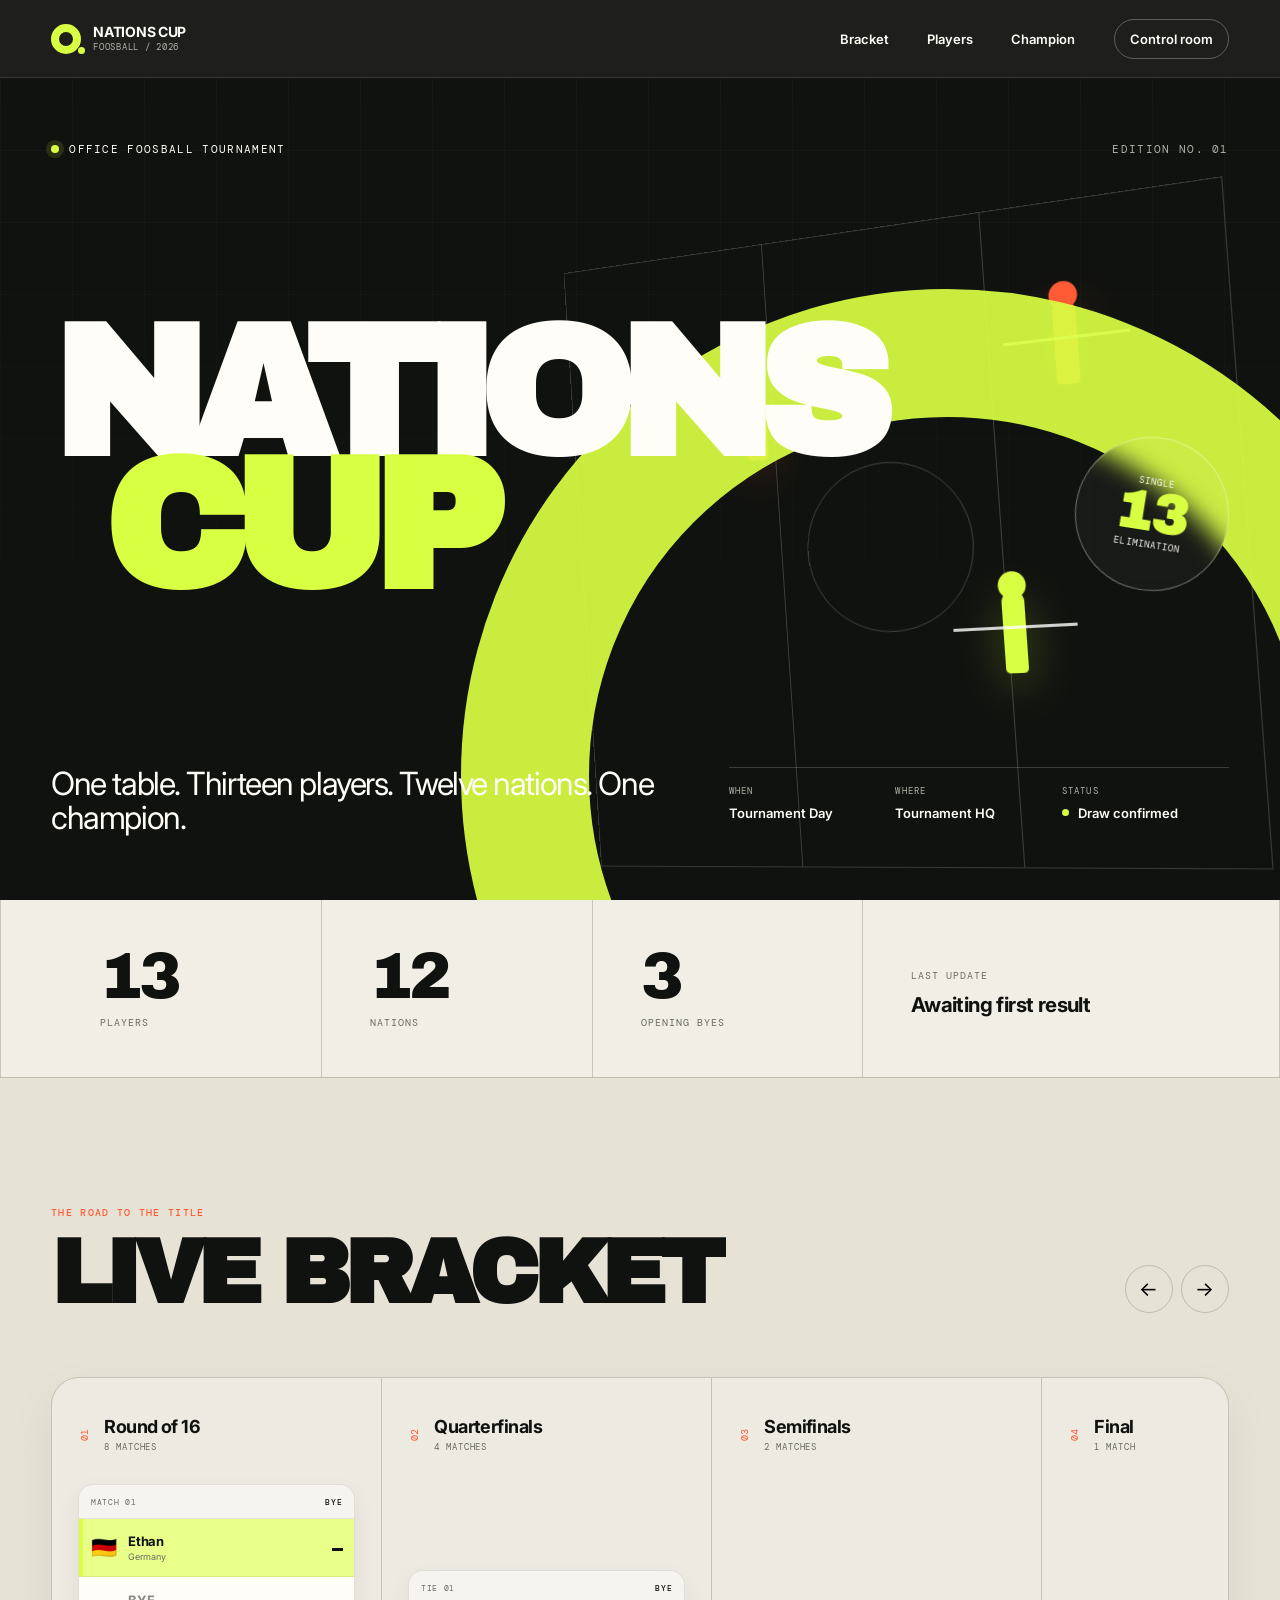
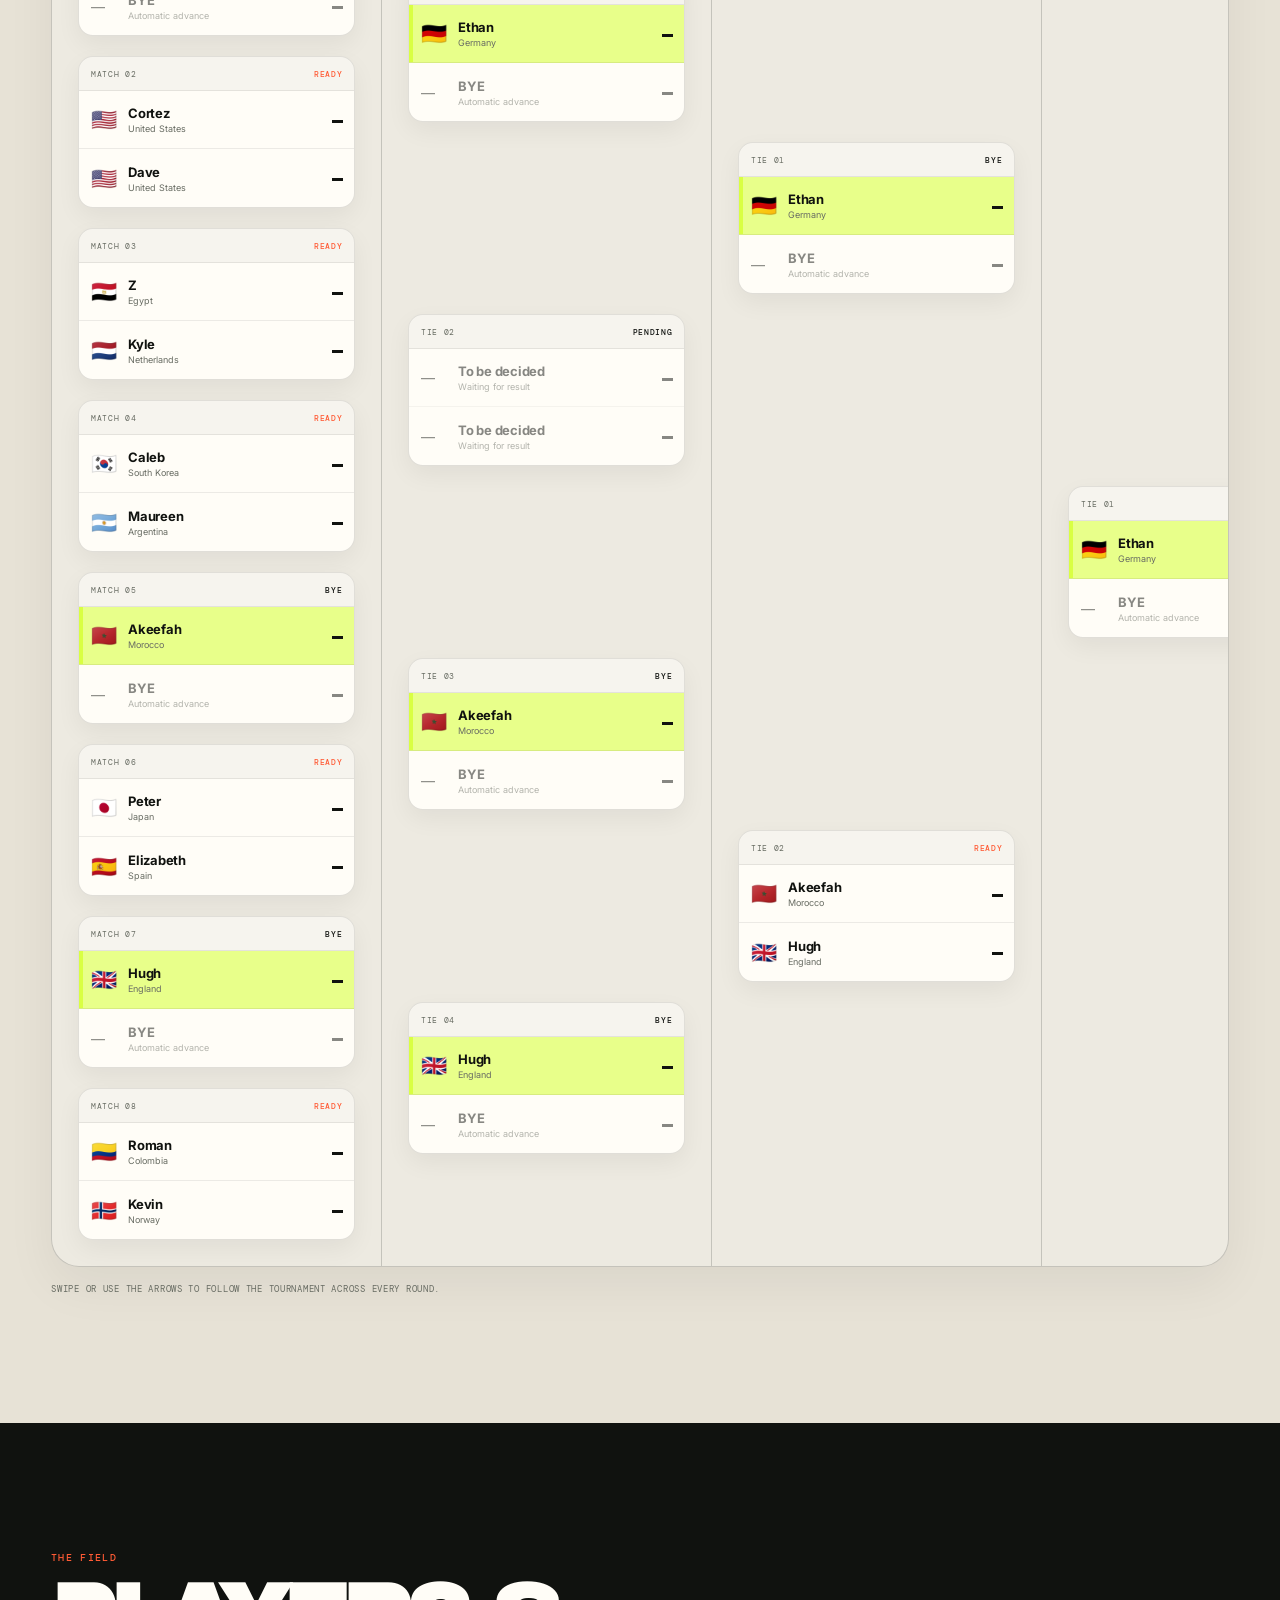
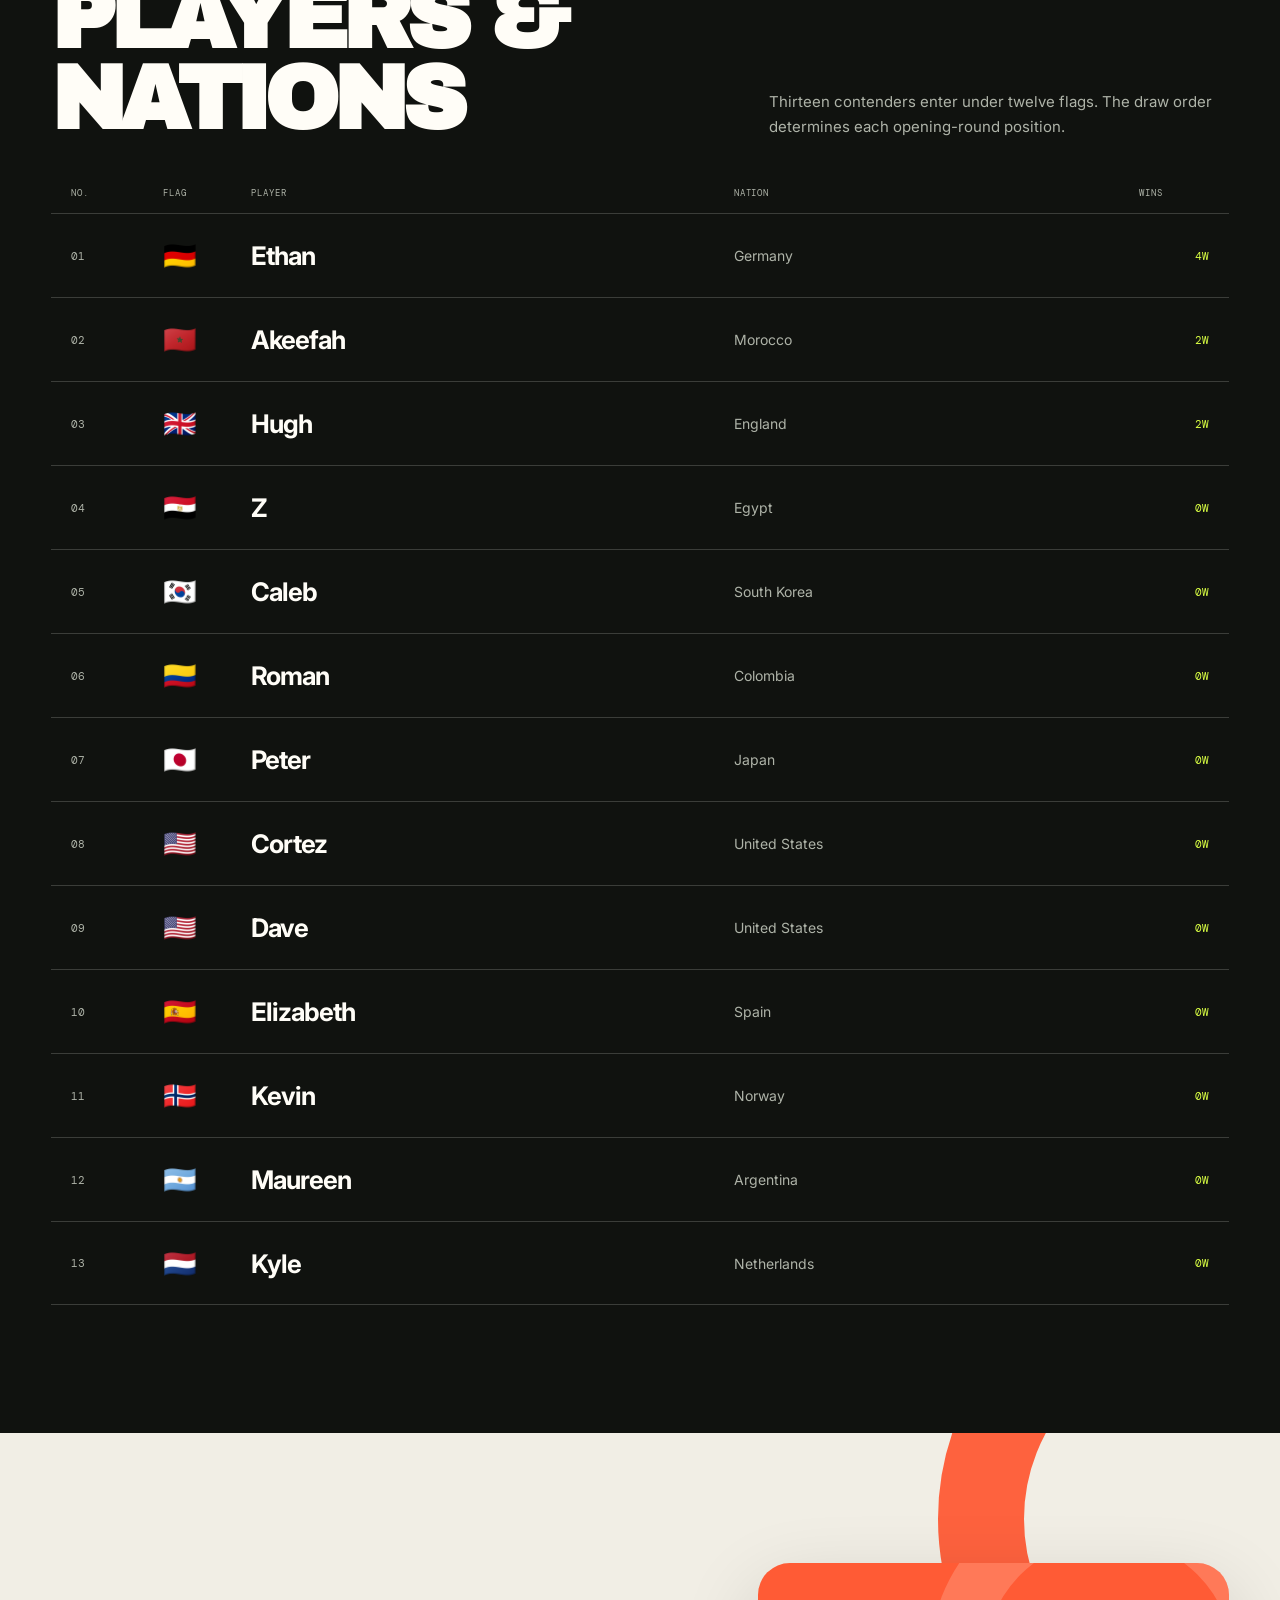
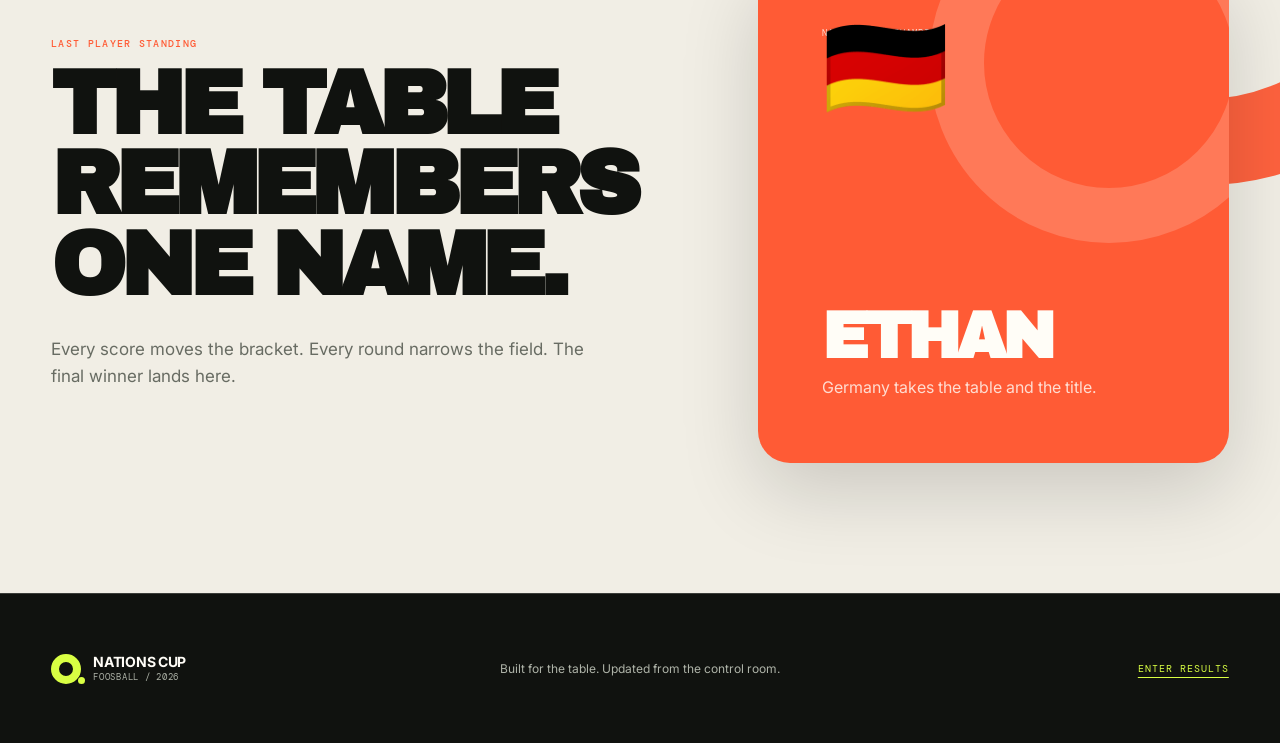
==== index.html @ 2aa9ae90 "Add files via upload" ====
<!doctype html>
<html lang="en">
<head>
  <meta charset="utf-8">
  <meta name="viewport" content="width=device-width, initial-scale=1">
  <meta name="theme-color" content="#10120f">
  <meta name="description" content="Live results and bracket for the Nations Cup foosball tournament.">
  <meta http-equiv="Cache-Control" content="no-cache, no-store, must-revalidate">
  <title>Nations Cup — Foosball Tournament</title>
  <link rel="preconnect" href="https://fonts.googleapis.com">
  <link rel="preconnect" href="https://fonts.gstatic.com" crossorigin>
  <link href="https://fonts.googleapis.com/css2?family=Archivo+Black&family=DM+Mono:wght@400;500&family=Inter:wght@400;500;600;700&display=swap" rel="stylesheet">
  <link rel="stylesheet" href="assets/css/styles.css">
</head>
<body>
  <a class="skip-link" href="#main">Skip to tournament</a>

  <header class="site-header">
    <a class="brand" href="#top" aria-label="Nations Cup home">
      <span class="brand__ball" aria-hidden="true"></span>
      <span><strong data-title>Nations Cup</strong><small>Foosball / 2026</small></span>
    </a>
    <button class="menu-toggle" type="button" aria-expanded="false" aria-controls="site-navigation" data-menu-toggle>
      <span></span><span></span><span></span><span class="sr-only">Open menu</span>
    </button>
    <nav class="site-nav" id="site-navigation" data-navigation>
      <a href="#bracket">Bracket</a>
      <a href="#players">Players</a>
      <a href="#champion">Champion</a>
      <a class="site-nav__admin" href="admin.html">Control room</a>
    </nav>
  </header>

  <main id="main">
    <section class="hero" id="top">
      <div class="hero__court" aria-hidden="true">
        <span class="hero__court-line hero__court-line--one"></span>
        <span class="hero__court-line hero__court-line--two"></span>
        <span class="hero__court-circle"></span>
        <span class="hero__player hero__player--one"></span>
        <span class="hero__player hero__player--two"></span>
        <span class="hero__player hero__player--three"></span>
      </div>

      <div class="hero__topline">
        <p class="eyebrow"><span class="eyebrow__dot"></span><span data-eyebrow>Office Foosball Tournament</span></p>
        <p class="hero__edition">Edition No. 01</p>
      </div>

      <div class="hero__title-wrap">
        <h1 data-hero-title><span>Nations</span><span>Cup</span></h1>
        <div class="hero__stamp" aria-label="Single elimination tournament">
          <span>Single</span><strong>13</strong><span>Elimination</span>
        </div>
      </div>

      <div class="hero__footer">
        <p class="hero__intro" data-subtitle>One table. Thirteen players. Twelve nations. One champion.</p>
        <dl class="event-details">
          <div><dt>When</dt><dd data-event-date>Tournament Day</dd></div>
          <div><dt>Where</dt><dd data-event-location>Tournament HQ</dd></div>
          <div><dt>Status</dt><dd><span class="live-pulse"></span><span data-event-status>Draw confirmed</span></dd></div>
        </dl>
      </div>
    </section>

    <section class="tournament-overview" aria-label="Tournament overview">
      <div class="overview-stat"><span data-player-count>13</span><p>Players</p></div>
      <div class="overview-stat"><span data-nation-count>12</span><p>Nations</p></div>
      <div class="overview-stat"><span data-bye-count>3</span><p>Opening byes</p></div>
      <div class="overview-update"><span>Last update</span><strong data-updated>Awaiting first result</strong></div>
    </section>

    <section class="section bracket-section" id="bracket">
      <header class="section-heading">
        <div>
          <p class="section-kicker">The road to the title</p>
          <h2>Live bracket</h2>
        </div>
        <div class="bracket-controls" aria-label="Bracket navigation">
          <button type="button" data-scroll-left aria-label="Scroll bracket left">←</button>
          <button type="button" data-scroll-right aria-label="Scroll bracket right">→</button>
        </div>
      </header>
      <div class="bracket-shell">
        <div class="bracket" data-bracket aria-live="polite"></div>
      </div>
      <p class="bracket-hint">Swipe or use the arrows to follow the tournament across every round.</p>
    </section>

    <section class="section roster-section" id="players">
      <header class="section-heading section-heading--light">
        <div>
          <p class="section-kicker">The field</p>
          <h2>Players & nations</h2>
        </div>
        <p class="section-heading__copy">Thirteen contenders enter under twelve flags. The draw order determines each opening-round position.</p>
      </header>
      <div class="roster-head" aria-hidden="true">
        <span>No.</span><span>Flag</span><span>Player</span><span>Nation</span><span>Wins</span>
      </div>
      <div class="roster" data-player-list></div>
    </section>

    <section class="champion-section" id="champion">
      <div class="champion-section__copy">
        <p class="section-kicker">Last player standing</p>
        <h2>The table remembers one name.</h2>
        <p>Every score moves the bracket. Every round narrows the field. The final winner lands here.</p>
      </div>
      <article class="champion-card" data-champion-card aria-live="polite">
        <span class="champion-card__kicker">The final word</span>
        <div class="champion-card__empty-mark">?</div>
        <h3>Champion pending</h3>
        <p>The title is still on the table.</p>
      </article>
    </section>
  </main>

  <footer class="site-footer">
    <div class="brand brand--footer"><span class="brand__ball"></span><span><strong data-title>Nations Cup</strong><small>Foosball / 2026</small></span></div>
    <p>Built for the table. Updated from the control room.</p>
    <a href="admin.html">Enter results</a>
  </footer>

  <script src="assets/js/tournament.js"></script>
  <script src="assets/js/public.js"></script>
</body>
</html>
---- assets/css/styles.css ----
:root {
  --ink: #10120f;
  --ink-2: #1a1d18;
  --paper: #f1eee5;
  --paper-2: #e7e2d6;
  --white: #fffdf7;
  --acid: #d9ff43;
  --acid-soft: #e8ff8a;
  --orange: #ff5b35;
  --line-dark: rgba(16, 18, 15, 0.18);
  --line-light: rgba(255, 253, 247, 0.18);
  --muted-dark: #686c63;
  --muted-light: #aeb3a8;
  --display: "Archivo Black", Arial Black, sans-serif;
  --body: "Inter", Arial, sans-serif;
  --mono: "DM Mono", monospace;
  --max: 1480px;
  --radius: 22px;
  --shadow: 0 28px 80px rgba(0, 0, 0, 0.16);
}

* { box-sizing: border-box; }
html { scroll-behavior: smooth; }
body {
  margin: 0;
  background: var(--paper);
  color: var(--ink);
  font-family: var(--body);
  -webkit-font-smoothing: antialiased;
  text-rendering: optimizeLegibility;
}
button, input, textarea { font: inherit; }
a { color: inherit; }
img { max-width: 100%; }

.sr-only {
  position: absolute;
  width: 1px;
  height: 1px;
  padding: 0;
  margin: -1px;
  overflow: hidden;
  clip: rect(0, 0, 0, 0);
  white-space: nowrap;
  border: 0;
}

.skip-link {
  position: fixed;
  left: 18px;
  top: 18px;
  z-index: 100;
  padding: 12px 16px;
  background: var(--acid);
  color: var(--ink);
  border-radius: 999px;
  transform: translateY(-160%);
  transition: transform 180ms ease;
}
.skip-link:focus { transform: translateY(0); }

.site-header {
  position: sticky;
  top: 0;
  z-index: 50;
  width: 100%;
  min-height: 78px;
  padding: 0 clamp(20px, 4vw, 68px);
  display: flex;
  align-items: center;
  justify-content: space-between;
  gap: 32px;
  color: var(--white);
  background: rgba(16, 18, 15, 0.94);
  border-bottom: 1px solid rgba(255, 255, 255, 0.11);
  backdrop-filter: blur(18px);
}

.brand {
  display: inline-flex;
  align-items: center;
  gap: 12px;
  color: inherit;
  text-decoration: none;
  min-width: max-content;
}
.brand__ball {
  width: 30px;
  height: 30px;
  display: inline-block;
  border: 8px solid var(--acid);
  border-radius: 50%;
  position: relative;
}
.brand__ball::after {
  content: "";
  position: absolute;
  width: 7px;
  height: 7px;
  border-radius: 50%;
  background: var(--acid);
  right: -12px;
  bottom: -8px;
}
.brand span:last-child { display: grid; gap: 2px; }
.brand strong {
  font-size: 14px;
  line-height: 1;
  letter-spacing: -0.02em;
  text-transform: uppercase;
}
.brand small {
  color: var(--muted-light);
  font-family: var(--mono);
  font-size: 9px;
  letter-spacing: 0.08em;
  text-transform: uppercase;
}

.site-nav { display: flex; align-items: center; gap: clamp(20px, 3vw, 42px); }
.site-nav a {
  color: var(--white);
  text-decoration: none;
  font-size: 13px;
  font-weight: 600;
  transition: color 180ms ease;
}
.site-nav a:hover { color: var(--acid); }
.site-nav__admin {
  padding: 11px 15px;
  border: 1px solid rgba(255, 255, 255, 0.28);
  border-radius: 999px;
}
.menu-toggle { display: none; }

.hero {
  min-height: calc(100svh - 78px);
  padding: clamp(34px, 5vw, 74px) clamp(20px, 4vw, 68px) clamp(36px, 5vw, 70px);
  color: var(--white);
  background: var(--ink);
  position: relative;
  isolation: isolate;
  overflow: hidden;
  display: flex;
  flex-direction: column;
  justify-content: space-between;
}
.hero::before {
  content: "";
  position: absolute;
  inset: 0;
  z-index: -2;
  opacity: 0.16;
  background-image: linear-gradient(rgba(255,255,255,.16) 1px, transparent 1px), linear-gradient(90deg, rgba(255,255,255,.16) 1px, transparent 1px);
  background-size: 72px 72px;
  mask-image: linear-gradient(to bottom, black, transparent 88%);
}
.hero::after {
  content: "";
  position: absolute;
  z-index: -1;
  inset: auto -12% -44% 36%;
  aspect-ratio: 1;
  border: clamp(60px, 10vw, 130px) solid var(--acid);
  border-radius: 50%;
  opacity: 0.92;
}
.hero__court {
  position: absolute;
  z-index: -1;
  inset: 18% 4% 4% 43%;
  border: 1px solid rgba(255,255,255,.17);
  transform: perspective(900px) rotateY(-12deg) rotateZ(-4deg);
  transform-origin: center;
}
.hero__court-line {
  position: absolute;
  top: 0;
  bottom: 0;
  width: 1px;
  background: rgba(255,255,255,.19);
}
.hero__court-line--one { left: 33.33%; }
.hero__court-line--two { right: 33.33%; }
.hero__court-circle {
  position: absolute;
  width: 170px;
  aspect-ratio: 1;
  border: 1px solid rgba(255,255,255,.2);
  border-radius: 50%;
  top: 50%;
  left: 50%;
  transform: translate(-50%, -50%);
}
.hero__player {
  position: absolute;
  width: 22px;
  height: 80px;
  background: var(--orange);
  border-radius: 12px 12px 5px 5px;
  box-shadow: 0 10px 40px rgba(255,91,53,.34);
}
.hero__player::before {
  content: "";
  position: absolute;
  width: 27px;
  aspect-ratio: 1;
  border-radius: 50%;
  background: var(--orange);
  left: 50%;
  top: -19px;
  transform: translateX(-50%);
}
.hero__player::after {
  content: "";
  position: absolute;
  width: 120px;
  height: 3px;
  background: rgba(255,255,255,.8);
  top: 34px;
  left: 50%;
  transform: translateX(-50%);
}
.hero__player--one { left: 29%; top: 22%; }
.hero__player--two { left: 66%; top: 58%; background: var(--acid); box-shadow: 0 10px 40px rgba(217,255,67,.28); }
.hero__player--two::before { background: var(--acid); }
.hero__player--three { left: 76%; top: 15%; }

.hero__topline,
.hero__footer {
  display: flex;
  align-items: flex-start;
  justify-content: space-between;
  gap: 32px;
}
.eyebrow {
  margin: 0;
  display: inline-flex;
  align-items: center;
  gap: 10px;
  font-family: var(--mono);
  font-size: 11px;
  letter-spacing: 0.12em;
  text-transform: uppercase;
}
.eyebrow__dot,
.live-pulse {
  width: 8px;
  height: 8px;
  display: inline-block;
  border-radius: 50%;
  background: var(--acid);
  box-shadow: 0 0 0 5px rgba(217,255,67,.12);
}
.hero__edition {
  margin: 0;
  color: var(--muted-light);
  font-family: var(--mono);
  font-size: 11px;
  letter-spacing: 0.12em;
  text-transform: uppercase;
}
.hero__title-wrap {
  width: 100%;
  display: flex;
  align-items: flex-end;
  gap: clamp(22px, 5vw, 80px);
  margin: clamp(40px, 7vh, 80px) 0;
}
.hero h1 {
  margin: 0;
  flex: 1;
  font-family: var(--display);
  font-size: clamp(82px, 14.5vw, 218px);
  line-height: 0.72;
  letter-spacing: -0.085em;
  text-transform: uppercase;
}
.hero h1 span { display: block; }
.hero h1 span:last-child {
  color: var(--acid);
  margin-left: 0.28em;
}
.hero__stamp {
  width: clamp(116px, 12vw, 170px);
  aspect-ratio: 1;
  flex: 0 0 auto;
  margin-bottom: 4px;
  border: 1px solid rgba(255,255,255,.38);
  border-radius: 50%;
  display: flex;
  flex-direction: column;
  align-items: center;
  justify-content: center;
  transform: rotate(9deg);
  background: rgba(255,255,255,.03);
  backdrop-filter: blur(12px);
}
.hero__stamp span {
  font-family: var(--mono);
  font-size: clamp(7px, .7vw, 10px);
  letter-spacing: 0.12em;
  text-transform: uppercase;
}
.hero__stamp strong {
  color: var(--acid);
  font-family: var(--display);
  font-size: clamp(40px, 4.2vw, 64px);
  line-height: 0.95;
}
.hero__intro {
  max-width: 620px;
  margin: 0;
  font-size: clamp(20px, 2.5vw, 38px);
  line-height: 1.08;
  letter-spacing: -0.045em;
}
.event-details {
  margin: 0;
  min-width: min(500px, 44vw);
  display: grid;
  grid-template-columns: repeat(3, 1fr);
  border-top: 1px solid var(--line-light);
}
.event-details div { padding: 17px 16px 0 0; }
.event-details dt {
  margin-bottom: 8px;
  color: var(--muted-light);
  font-family: var(--mono);
  font-size: 9px;
  letter-spacing: .12em;
  text-transform: uppercase;
}
.event-details dd {
  margin: 0;
  display: flex;
  align-items: center;
  gap: 9px;
  font-size: 13px;
  font-weight: 600;
}
.live-pulse { width: 7px; height: 7px; box-shadow: none; animation: pulse 1.8s infinite; }
@keyframes pulse { 0%,100%{opacity:1;transform:scale(1)} 50%{opacity:.55;transform:scale(.75)} }

.tournament-overview {
  max-width: var(--max);
  margin: 0 auto;
  min-height: 160px;
  padding: 0 clamp(20px, 4vw, 68px);
  display: grid;
  grid-template-columns: repeat(3, minmax(120px, 1fr)) minmax(260px, 1.35fr);
  align-items: stretch;
  border-left: 1px solid var(--line-dark);
  border-right: 1px solid var(--line-dark);
}
.overview-stat,
.overview-update {
  padding: clamp(28px, 4vw, 48px);
  border-right: 1px solid var(--line-dark);
  display: flex;
  flex-direction: column;
  justify-content: center;
}
.overview-stat span {
  font-family: var(--display);
  font-size: clamp(44px, 5vw, 72px);
  line-height: .9;
  letter-spacing: -0.07em;
}
.overview-stat p,
.overview-update span {
  margin: 10px 0 0;
  color: var(--muted-dark);
  font-family: var(--mono);
  font-size: 10px;
  letter-spacing: .1em;
  text-transform: uppercase;
}
.overview-update { border-right: 0; }
.overview-update strong {
  margin-top: 10px;
  font-size: clamp(18px, 1.6vw, 24px);
  letter-spacing: -.03em;
}

.section {
  padding: clamp(76px, 10vw, 150px) clamp(20px, 4vw, 68px);
}
.section-heading {
  max-width: var(--max);
  margin: 0 auto clamp(38px, 5vw, 66px);
  display: flex;
  align-items: flex-end;
  justify-content: space-between;
  gap: 34px;
}
.section-kicker {
  margin: 0 0 14px;
  color: var(--orange);
  font-family: var(--mono);
  font-size: 10px;
  font-weight: 500;
  letter-spacing: .13em;
  text-transform: uppercase;
}
.section-heading h2,
.champion-section h2 {
  margin: 0;
  font-family: var(--display);
  font-size: clamp(50px, 7vw, 104px);
  line-height: .9;
  letter-spacing: -0.07em;
  text-transform: uppercase;
}
.section-heading__copy {
  max-width: 460px;
  margin: 0;
  color: var(--muted-light);
  font-size: 15px;
  line-height: 1.65;
}
.bracket-section { background: var(--paper-2); border-top: 1px solid var(--line-dark); }
.bracket-controls { display: flex; gap: 8px; }
.bracket-controls button {
  width: 48px;
  height: 48px;
  border: 1px solid var(--line-dark);
  background: transparent;
  border-radius: 50%;
  cursor: pointer;
  font-size: 20px;
  transition: background 180ms ease, color 180ms ease, transform 180ms ease;
}
.bracket-controls button:hover { background: var(--ink); color: var(--white); transform: translateY(-2px); }
.bracket-shell {
  max-width: var(--max);
  margin: 0 auto;
  border: 1px solid var(--line-dark);
  border-radius: 28px;
  background: rgba(255,255,255,.28);
  overflow: hidden;
  box-shadow: 0 18px 50px rgba(16,18,15,.06);
}
.bracket {
  width: 100%;
  min-height: 820px;
  overflow-x: auto;
  display: flex;
  align-items: stretch;
  scroll-snap-type: x proximity;
  scrollbar-width: thin;
  scrollbar-color: var(--ink) transparent;
}
.bracket::-webkit-scrollbar { height: 8px; }
.bracket::-webkit-scrollbar-thumb { background: var(--ink); border-radius: 999px; }
.bracket-round {
  flex: 1 0 330px;
  min-width: 330px;
  padding: 26px;
  display: flex;
  flex-direction: column;
  border-right: 1px solid var(--line-dark);
  scroll-snap-align: start;
}
.bracket-round:last-child { border-right: 0; }
.bracket-round__header {
  min-height: 60px;
  display: flex;
  align-items: center;
  gap: 14px;
  margin-bottom: 20px;
}
.bracket-round__number {
  color: var(--orange);
  font-family: var(--mono);
  font-size: 10px;
  transform: rotate(-90deg);
}
.bracket-round__header h3 {
  margin: 0 0 4px;
  font-size: 18px;
  letter-spacing: -0.03em;
}
.bracket-round__header p {
  margin: 0;
  color: var(--muted-dark);
  font-family: var(--mono);
  font-size: 9px;
  letter-spacing: .1em;
  text-transform: uppercase;
}
.bracket-round__matches {
  flex: 1;
  display: flex;
  flex-direction: column;
  justify-content: space-around;
  gap: 20px;
}
.match-card {
  position: relative;
  background: var(--white);
  border: 1px solid rgba(16,18,15,.13);
  border-radius: 15px;
  overflow: hidden;
  box-shadow: 0 9px 24px rgba(16,18,15,.055);
  transition: transform 180ms ease, box-shadow 180ms ease;
}
.match-card:hover { transform: translateY(-2px); box-shadow: 0 14px 32px rgba(16,18,15,.09); }
.match-card::after {
  content: "";
  position: absolute;
  width: 27px;
  height: 1px;
  top: 50%;
  right: -27px;
  background: var(--line-dark);
}
.bracket-round:last-child .match-card::after { display: none; }
.match-card__meta {
  min-height: 34px;
  padding: 0 12px;
  display: flex;
  align-items: center;
  justify-content: space-between;
  background: rgba(16,18,15,.035);
  border-bottom: 1px solid rgba(16,18,15,.08);
  color: var(--muted-dark);
  font-family: var(--mono);
  font-size: 8px;
  letter-spacing: .08em;
  text-transform: uppercase;
}
.match-state { color: var(--ink); font-weight: 500; }
.match-card--complete .match-state { color: #356b19; }
.match-card--ready .match-state { color: var(--orange); }
.match-player {
  min-height: 58px;
  padding: 10px 12px;
  display: grid;
  grid-template-columns: 28px minmax(0,1fr) 32px;
  align-items: center;
  gap: 9px;
  border-bottom: 1px solid rgba(16,18,15,.08);
  position: relative;
}
.match-player:last-child { border-bottom: 0; }
.match-player.is-winner { background: var(--acid-soft); }
.match-player.is-winner::before {
  content: "";
  position: absolute;
  left: 0;
  top: 0;
  bottom: 0;
  width: 4px;
  background: var(--acid);
}
.match-player__flag { font-size: 21px; filter: saturate(.92); }
.match-player__identity { min-width: 0; display: grid; gap: 2px; }
.match-player__name {
  overflow: hidden;
  text-overflow: ellipsis;
  white-space: nowrap;
  font-size: 13px;
  font-weight: 700;
  letter-spacing: -.02em;
}
.match-player__nation {
  overflow: hidden;
  text-overflow: ellipsis;
  white-space: nowrap;
  color: var(--muted-dark);
  font-size: 9px;
}
.match-player__score {
  justify-self: end;
  font-family: var(--display);
  font-size: 22px;
  letter-spacing: -.05em;
}
.match-player--empty { opacity: .5; }
.match-player--empty .match-player__flag { font-size: 14px; }
.bracket-hint {
  max-width: var(--max);
  margin: 16px auto 0;
  color: var(--muted-dark);
  font-family: var(--mono);
  font-size: 9px;
  letter-spacing: .08em;
  text-transform: uppercase;
}

.roster-section { background: var(--ink); color: var(--white); }
.section-heading--light { margin-bottom: 48px; }
.roster-head,
.roster-row {
  max-width: var(--max);
  margin: 0 auto;
  display: grid;
  grid-template-columns: 74px 70px minmax(170px, 1.2fr) minmax(180px, 1fr) 70px;
  align-items: center;
  gap: 18px;
}
.roster-head {
  padding: 0 20px 14px;
  color: var(--muted-light);
  font-family: var(--mono);
  font-size: 9px;
  letter-spacing: .1em;
  text-transform: uppercase;
}
.roster-row {
  min-height: 84px;
  padding: 12px 20px;
  border-top: 1px solid var(--line-light);
  transition: background 180ms ease, padding-left 180ms ease;
}
.roster-row:last-child { border-bottom: 1px solid var(--line-light); }
.roster-row:hover { background: rgba(255,255,255,.035); padding-left: 28px; }
.roster-row__seed,
.roster-row__wins { color: var(--muted-light); font-family: var(--mono); font-size: 11px; }
.roster-row__flag { font-size: 27px; }
.roster-row__player {
  font-size: clamp(20px, 2vw, 28px);
  font-weight: 700;
  letter-spacing: -.04em;
}
.roster-row__nation { color: var(--muted-light); font-size: 14px; }
.roster-row__wins { justify-self: end; color: var(--acid); }

.champion-section {
  min-height: 760px;
  padding: clamp(80px, 10vw, 150px) clamp(20px, 4vw, 68px);
  display: grid;
  grid-template-columns: minmax(0, .9fr) minmax(420px, .7fr);
  align-items: center;
  gap: clamp(50px, 8vw, 130px);
  position: relative;
  overflow: hidden;
}
.champion-section::before {
  content: "";
  position: absolute;
  width: 360px;
  aspect-ratio: 1;
  border: 86px solid var(--orange);
  border-radius: 50%;
  right: -190px;
  top: -180px;
  opacity: .95;
}
.champion-section__copy { max-width: 840px; }
.champion-section__copy > p:last-child {
  max-width: 560px;
  margin: 30px 0 0;
  color: var(--muted-dark);
  font-size: 17px;
  line-height: 1.6;
}
.champion-card {
  min-height: 500px;
  padding: clamp(34px, 5vw, 64px);
  color: var(--white);
  background: var(--ink);
  border-radius: 32px;
  display: flex;
  flex-direction: column;
  justify-content: flex-end;
  box-shadow: var(--shadow);
  position: relative;
  overflow: hidden;
}
.champion-card::before {
  content: "";
  position: absolute;
  width: 250px;
  aspect-ratio: 1;
  border: 55px solid rgba(217,255,67,.14);
  border-radius: 50%;
  top: -80px;
  right: -60px;
}
.champion-card__kicker {
  position: absolute;
  left: clamp(34px, 5vw, 64px);
  top: clamp(34px, 5vw, 64px);
  color: var(--muted-light);
  font-family: var(--mono);
  font-size: 9px;
  letter-spacing: .11em;
  text-transform: uppercase;
}
.champion-card__empty-mark,
.champion-card__flag {
  margin-bottom: auto;
  font-family: var(--display);
  font-size: clamp(100px, 12vw, 180px);
  line-height: .8;
  color: var(--acid);
}
.champion-card__flag { font-family: sans-serif; font-size: clamp(72px, 8vw, 120px); filter: saturate(.95); }
.champion-card h3 {
  margin: 32px 0 10px;
  font-family: var(--display);
  font-size: clamp(42px, 5vw, 74px);
  line-height: .9;
  letter-spacing: -.06em;
  text-transform: uppercase;
}
.champion-card p { max-width: 380px; margin: 0; color: var(--muted-light); line-height: 1.5; }
.champion-card.has-champion { background: var(--orange); }
.champion-card.has-champion::before { border-color: rgba(255,253,247,.18); }
.champion-card.has-champion .champion-card__kicker,
.champion-card.has-champion p { color: rgba(255,253,247,.8); }

.site-footer {
  min-height: 150px;
  padding: 32px clamp(20px, 4vw, 68px);
  display: grid;
  grid-template-columns: 1fr auto 1fr;
  align-items: center;
  gap: 30px;
  color: var(--white);
  background: var(--ink);
  border-top: 1px solid var(--line-light);
}
.brand--footer { justify-self: start; }
.site-footer p { margin: 0; color: var(--muted-light); font-size: 12px; }
.site-footer > a {
  justify-self: end;
  color: var(--acid);
  font-family: var(--mono);
  font-size: 10px;
  letter-spacing: .1em;
  text-transform: uppercase;
  text-underline-offset: 5px;
}

.button {
  min-height: 46px;
  padding: 0 18px;
  border: 1px solid transparent;
  border-radius: 999px;
  display: inline-flex;
  align-items: center;
  justify-content: center;
  gap: 8px;
  text-decoration: none;
  font-size: 12px;
  font-weight: 700;
  cursor: pointer;
  transition: transform 180ms ease, background 180ms ease, border-color 180ms ease;
}
.button:hover { transform: translateY(-1px); }
.button:disabled { opacity: .6; cursor: not-allowed; transform: none; }
.button--primary { color: var(--ink); background: var(--acid); }
.button--ghost { color: inherit; background: transparent; border-color: rgba(255,255,255,.24); }
.button--danger { color: #fff; background: #b52c22; }
.button--small { min-height: 38px; padding: 0 14px; font-size: 11px; }

@media (max-width: 1050px) {
  .hero__court { left: 35%; }
  .hero__footer { align-items: flex-end; }
  .event-details { min-width: 460px; }
  .tournament-overview { padding: 0; }
  .champion-section { grid-template-columns: 1fr 420px; }
}

@media (max-width: 820px) {
  .site-header { min-height: 70px; }
  .menu-toggle {
    width: 42px;
    height: 42px;
    padding: 10px;
    border: 1px solid rgba(255,255,255,.2);
    border-radius: 50%;
    background: transparent;
    display: grid;
    align-content: center;
    gap: 4px;
  }
  .menu-toggle span:not(.sr-only) { display: block; height: 1px; background: var(--white); }
  .site-nav {
    position: absolute;
    top: 70px;
    left: 0;
    right: 0;
    padding: 20px;
    display: none;
    flex-direction: column;
    align-items: stretch;
    background: var(--ink);
    border-bottom: 1px solid var(--line-light);
  }
  .site-nav.is-open { display: flex; }
  .site-nav a { padding: 14px 0; border-bottom: 1px solid var(--line-light); }
  .site-nav__admin { border: 0; border-radius: 0; }
  .hero { min-height: 850px; }
  .hero__court { inset: 30% -18% 8% 34%; opacity: .75; }
  .hero__title-wrap { display: block; }
  .hero h1 { font-size: clamp(76px, 20vw, 150px); }
  .hero__stamp { position: absolute; right: 6%; top: 30%; }
  .hero__footer { display: grid; gap: 42px; }
  .event-details { min-width: 0; width: 100%; }
  .tournament-overview { grid-template-columns: repeat(3, 1fr); }
  .overview-update { grid-column: 1 / -1; border-top: 1px solid var(--line-dark); }
  .overview-stat { padding: 26px 18px; }
  .section-heading { align-items: flex-start; }
  .section-heading__copy { max-width: 350px; }
  .champion-section { grid-template-columns: 1fr; }
  .champion-card { min-height: 440px; }
  .site-footer { grid-template-columns: 1fr 1fr; }
  .site-footer p { display: none; }
}

@media (max-width: 600px) {
  .site-header { padding: 0 18px; }
  .hero { min-height: 780px; padding-left: 18px; padding-right: 18px; }
  .hero__edition { display: none; }
  .hero h1 { font-size: clamp(70px, 23vw, 118px); line-height: .76; }
  .hero h1 span:last-child { margin-left: .08em; }
  .hero__stamp { width: 105px; top: 28%; }
  .hero__intro { max-width: 90%; font-size: 22px; }
  .event-details { grid-template-columns: 1fr; }
  .event-details div { padding: 13px 0; border-top: 1px solid rgba(255,255,255,.1); }
  .event-details div:first-child { border-top: 0; }
  .tournament-overview { grid-template-columns: repeat(2, 1fr); }
  .overview-stat:nth-child(3) { grid-column: 1 / -1; border-top: 1px solid var(--line-dark); }
  .overview-stat span { font-size: 42px; }
  .section { padding-left: 18px; padding-right: 18px; }
  .section-heading { display: grid; }
  .section-heading h2,
  .champion-section h2 { font-size: 52px; }
  .bracket-controls { justify-self: end; }
  .bracket-round { flex-basis: 292px; min-width: 292px; padding: 20px; }
  .bracket { min-height: 760px; }
  .roster-head { display: none; }
  .roster-row {
    grid-template-columns: 38px 38px 1fr auto;
    gap: 10px;
    padding: 14px 8px;
  }
  .roster-row__nation { grid-column: 3 / 5; margin-top: -8px; font-size: 11px; }
  .roster-row__wins { grid-column: 4; grid-row: 1; }
  .roster-row__player { font-size: 20px; }
  .champion-section { padding-left: 18px; padding-right: 18px; }
  .champion-card { border-radius: 24px; }
  .site-footer { padding-left: 18px; padding-right: 18px; }
}

@media (prefers-reduced-motion: reduce) {
  *, *::before, *::after { scroll-behavior: auto !important; animation-duration: .01ms !important; transition-duration: .01ms !important; }
}
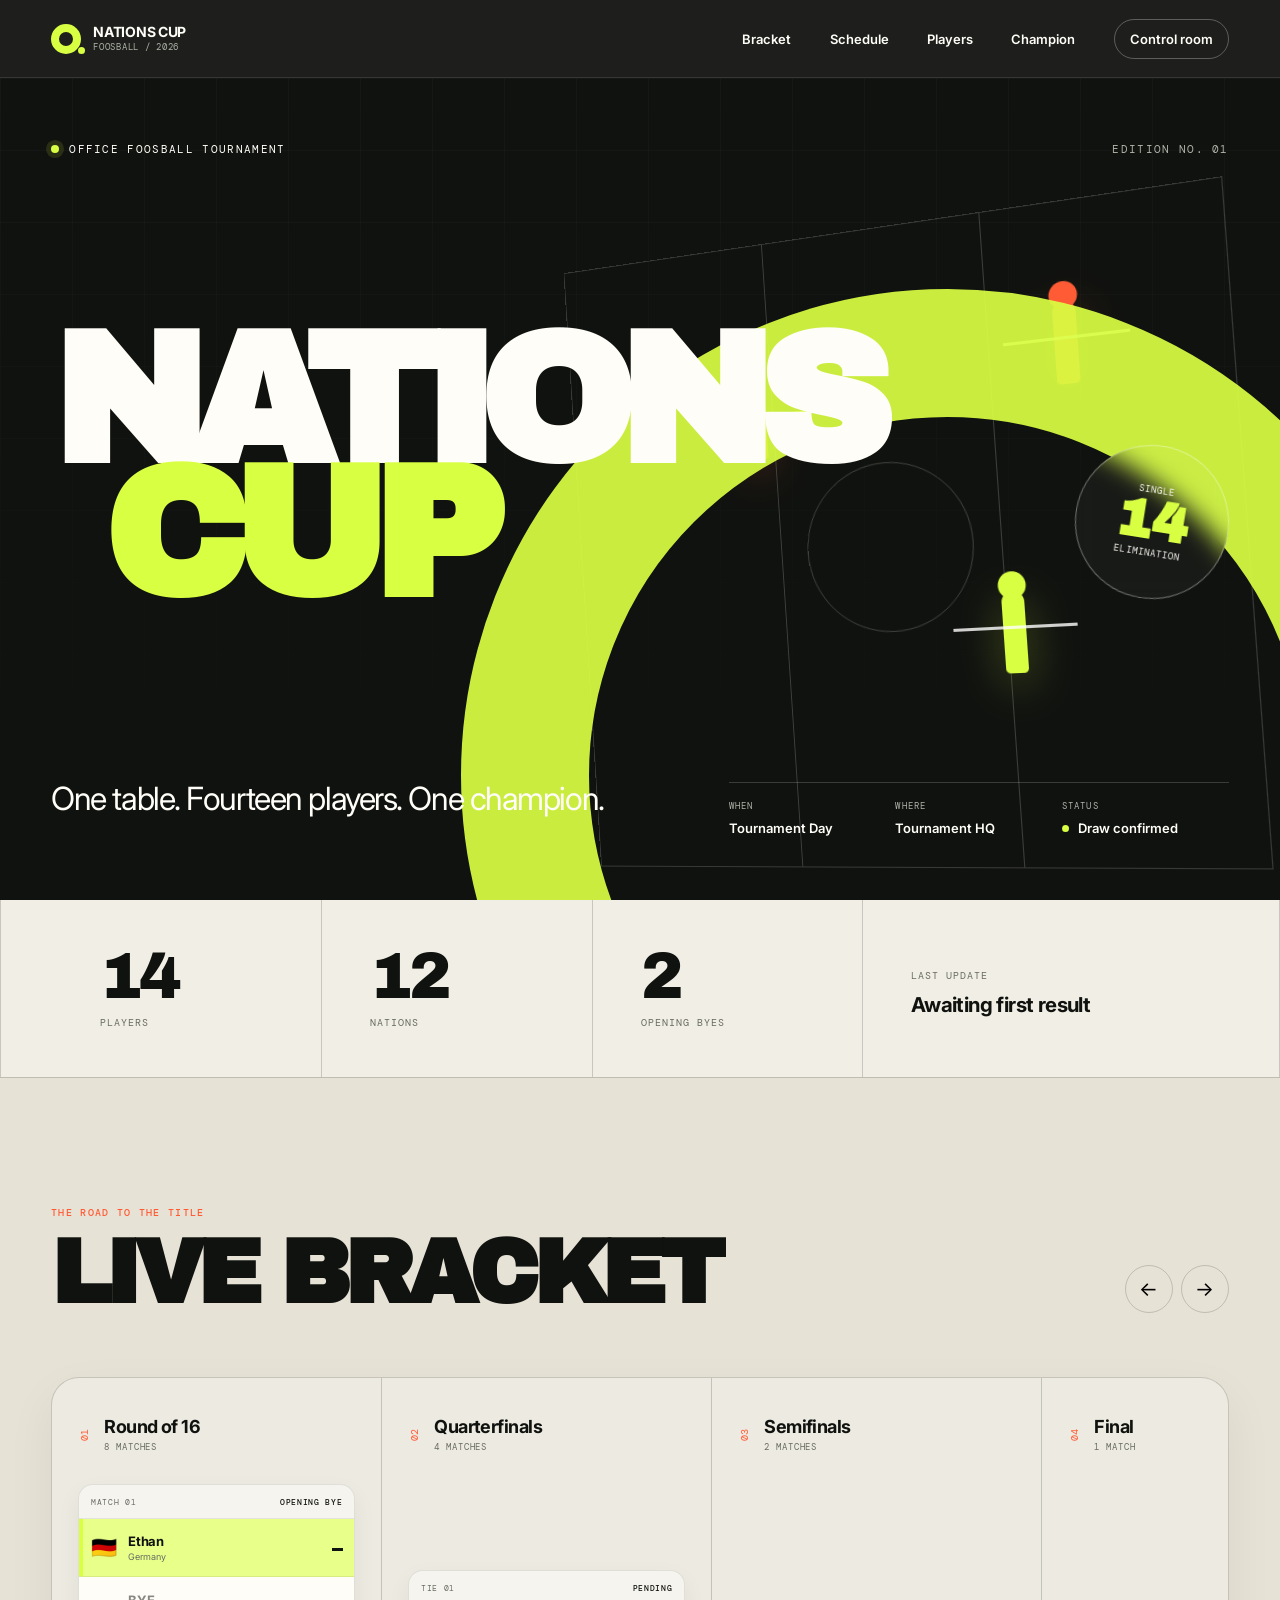
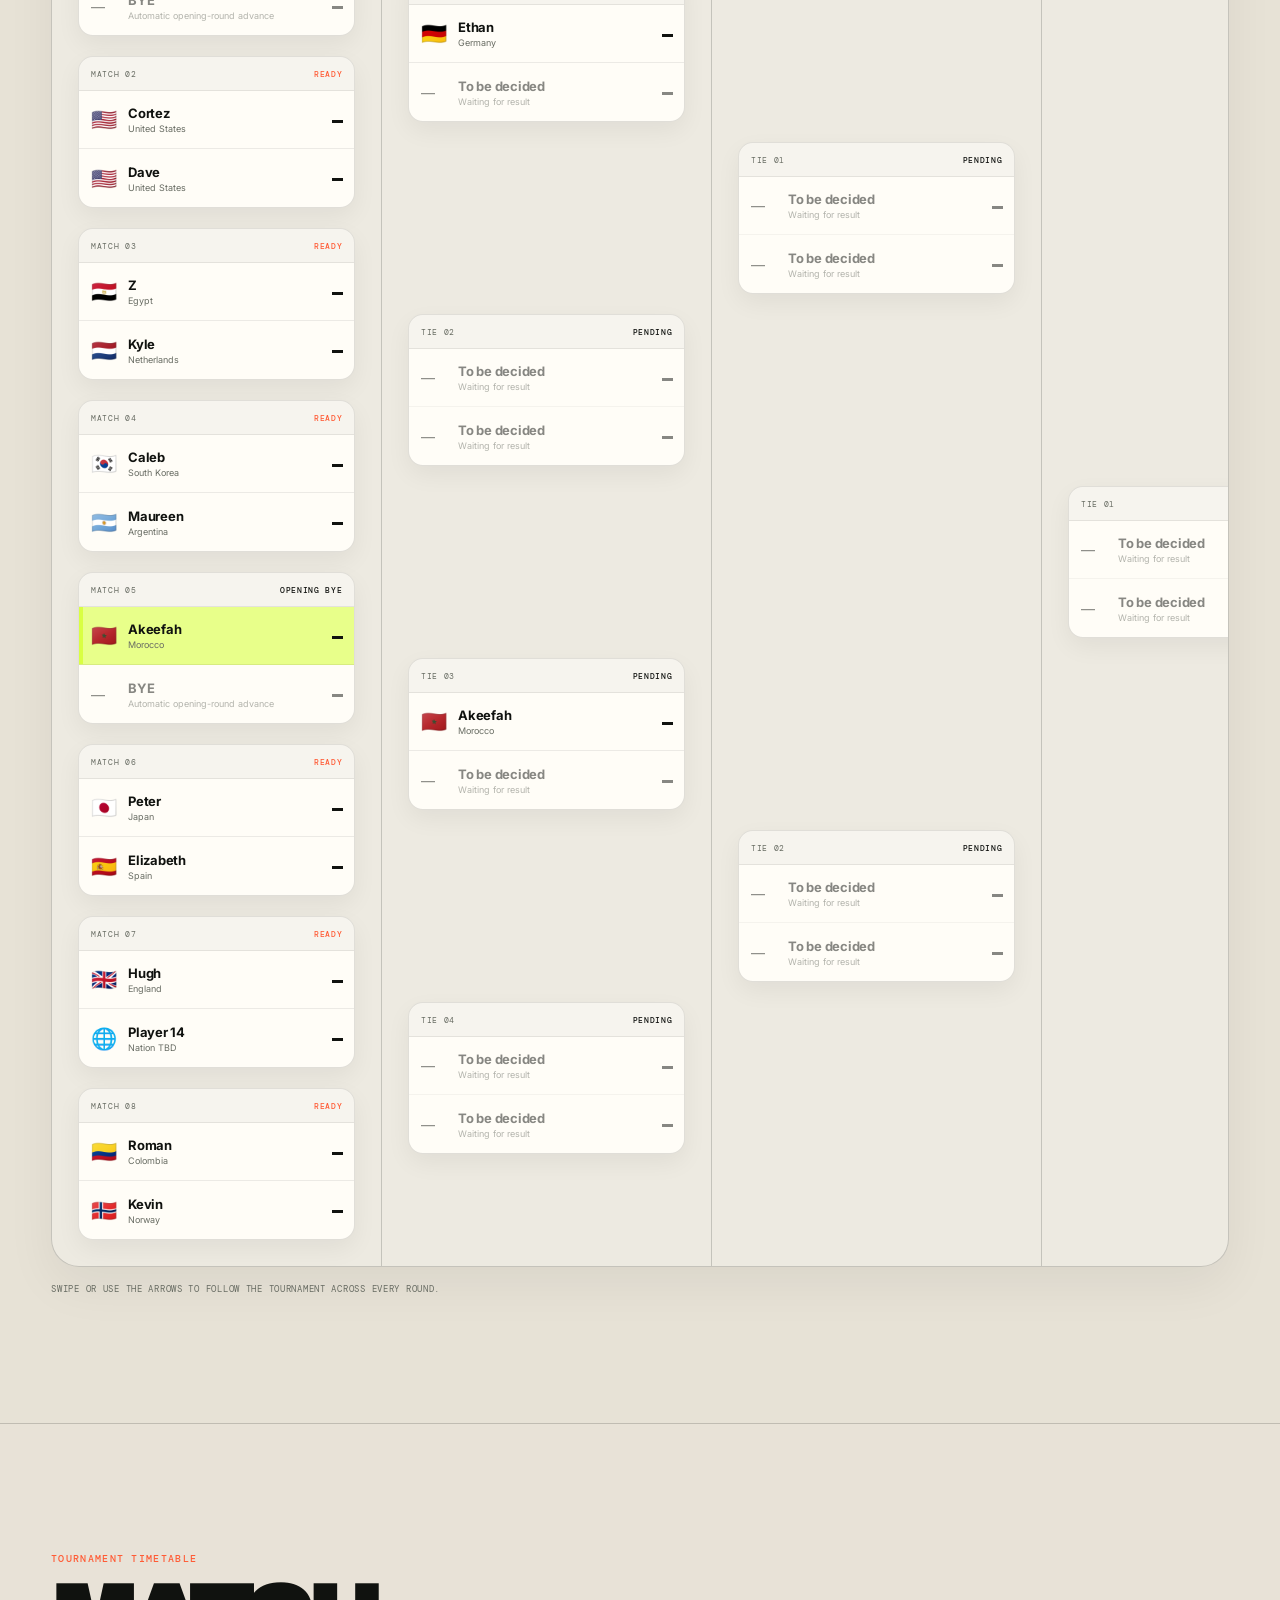
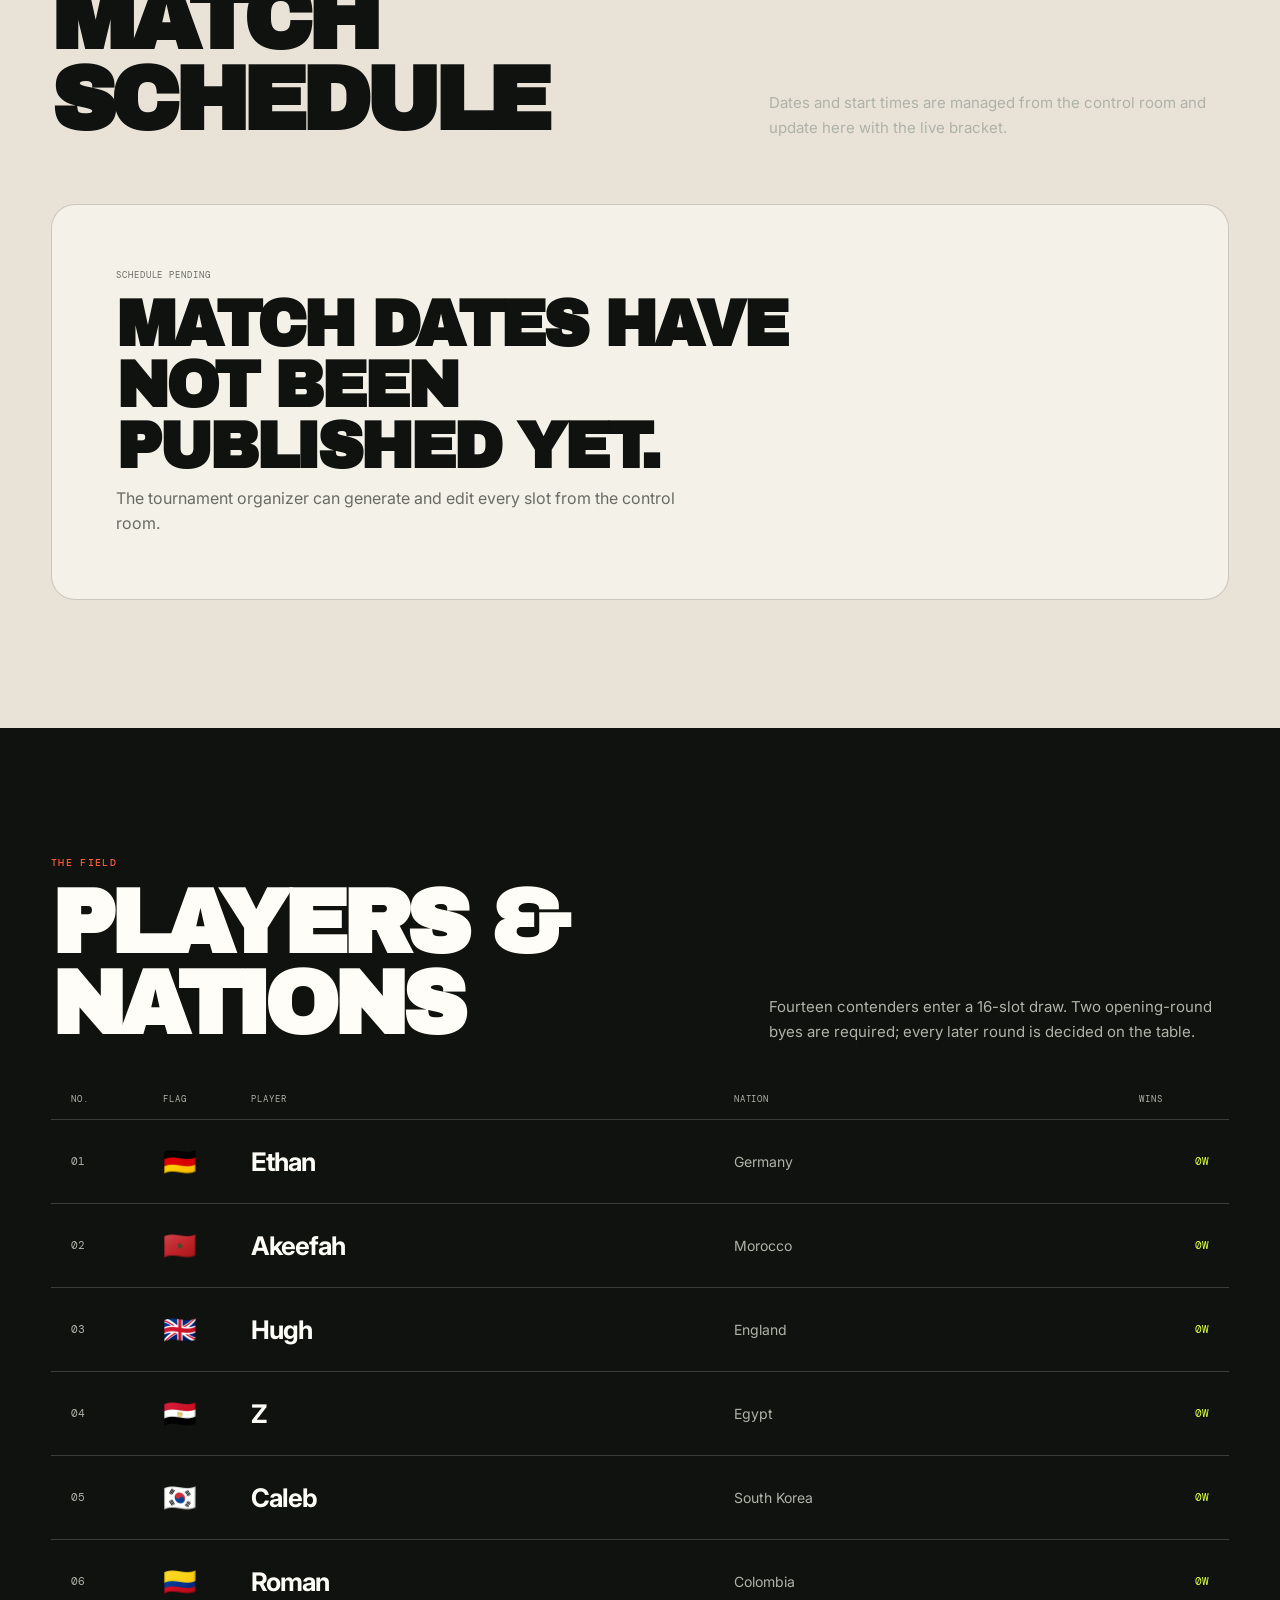
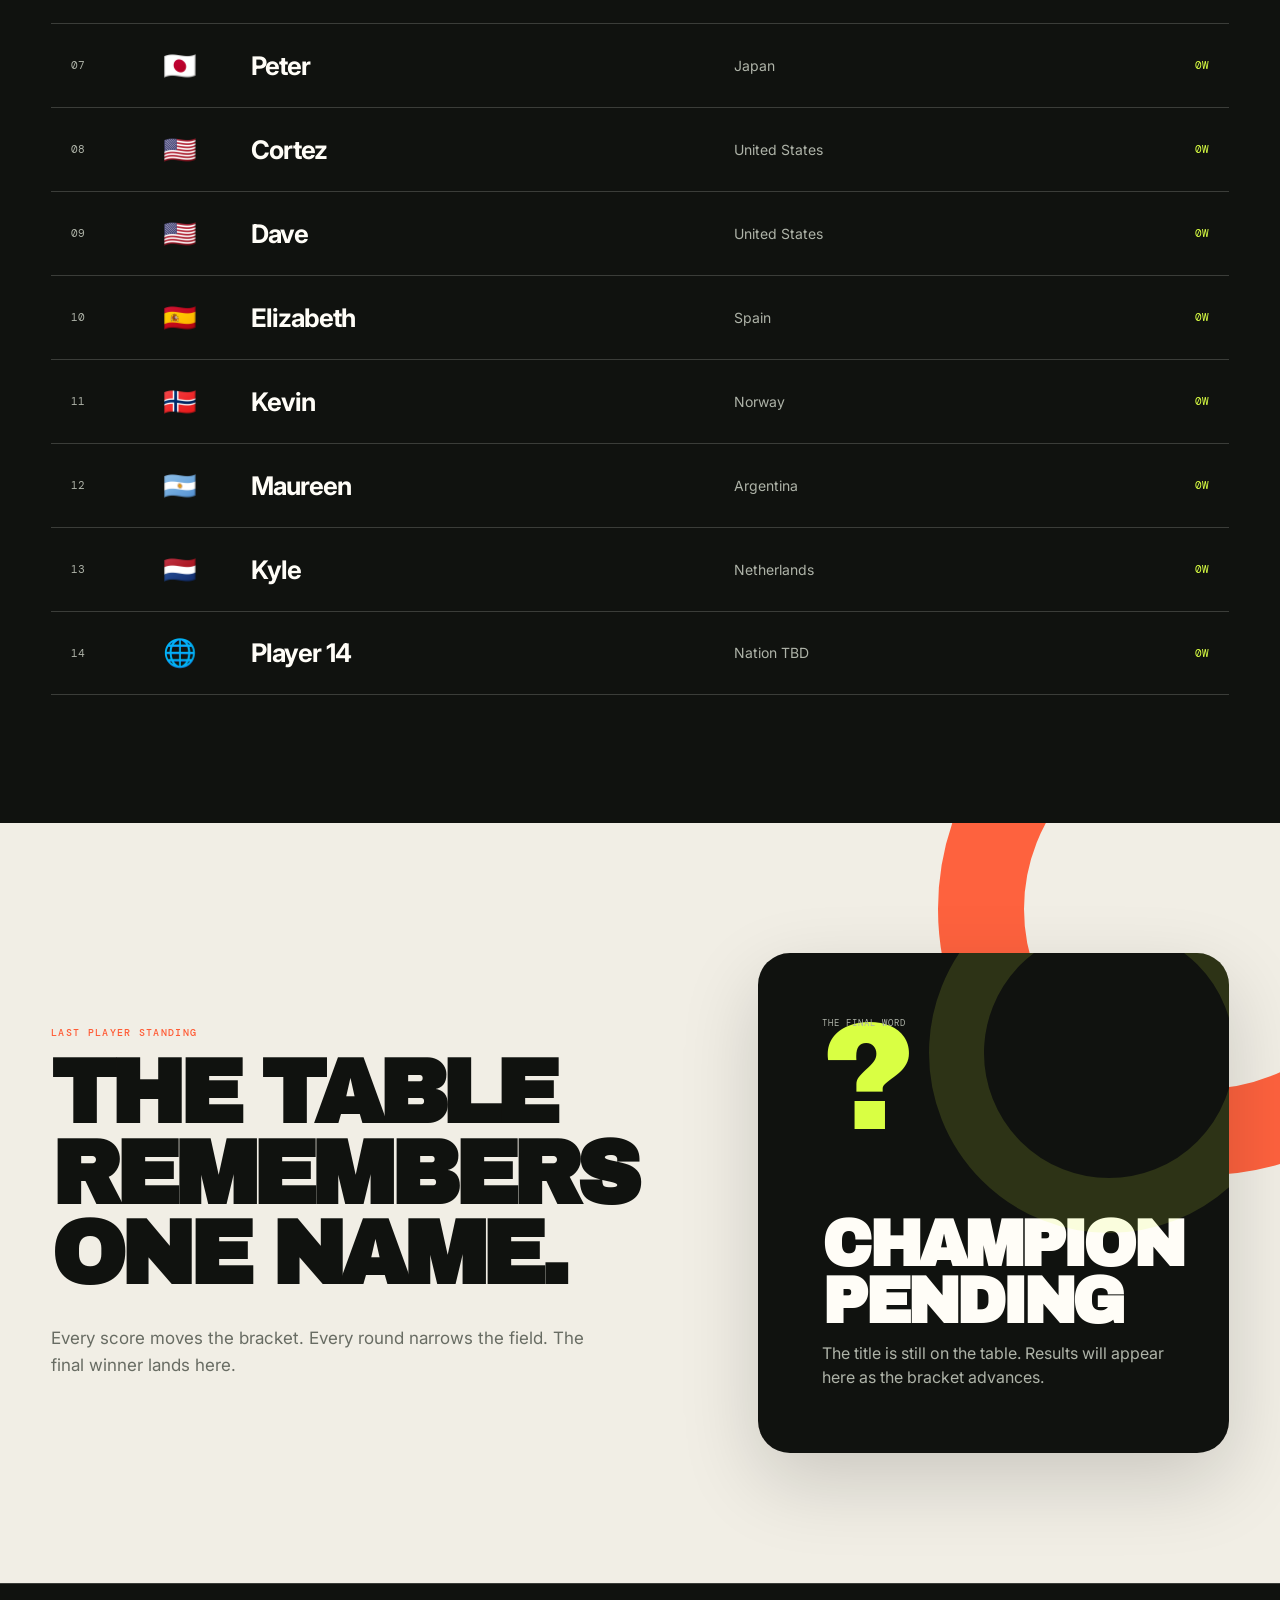
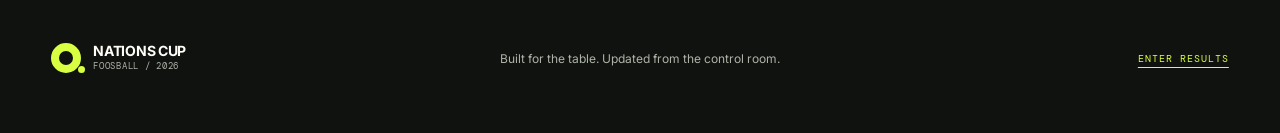
==== commit 72fa023f: "Add files via upload" ====
--- a/index.html
+++ b/index.html
@@ -25,6 +25,7 @@
     </button>
     <nav class="site-nav" id="site-navigation" data-navigation>
       <a href="#bracket">Bracket</a>
+      <a href="#schedule">Schedule</a>
       <a href="#players">Players</a>
       <a href="#champion">Champion</a>
       <a class="site-nav__admin" href="admin.html">Control room</a>
@@ -50,12 +51,12 @@
       <div class="hero__title-wrap">
         <h1 data-hero-title><span>Nations</span><span>Cup</span></h1>
         <div class="hero__stamp" aria-label="Single elimination tournament">
-          <span>Single</span><strong>13</strong><span>Elimination</span>
+          <span>Single</span><strong data-hero-player-count>14</strong><span>Elimination</span>
         </div>
       </div>
 
       <div class="hero__footer">
-        <p class="hero__intro" data-subtitle>One table. Thirteen players. Twelve nations. One champion.</p>
+        <p class="hero__intro" data-subtitle>One table. Fourteen players. One champion.</p>
         <dl class="event-details">
           <div><dt>When</dt><dd data-event-date>Tournament Day</dd></div>
           <div><dt>Where</dt><dd data-event-location>Tournament HQ</dd></div>
@@ -65,9 +66,9 @@
     </section>
 
     <section class="tournament-overview" aria-label="Tournament overview">
-      <div class="overview-stat"><span data-player-count>13</span><p>Players</p></div>
+      <div class="overview-stat"><span data-player-count>14</span><p>Players</p></div>
       <div class="overview-stat"><span data-nation-count>12</span><p>Nations</p></div>
-      <div class="overview-stat"><span data-bye-count>3</span><p>Opening byes</p></div>
+      <div class="overview-stat"><span data-bye-count>2</span><p>Opening byes</p></div>
       <div class="overview-update"><span>Last update</span><strong data-updated>Awaiting first result</strong></div>
     </section>
 
@@ -88,13 +89,25 @@
       <p class="bracket-hint">Swipe or use the arrows to follow the tournament across every round.</p>
     </section>
 
+
+    <section class="section schedule-section" id="schedule">
+      <header class="section-heading">
+        <div>
+          <p class="section-kicker">Tournament timetable</p>
+          <h2>Match schedule</h2>
+        </div>
+        <p class="section-heading__copy">Dates and start times are managed from the control room and update here with the live bracket.</p>
+      </header>
+      <div class="schedule-board" data-public-schedule aria-live="polite"></div>
+    </section>
+
     <section class="section roster-section" id="players">
       <header class="section-heading section-heading--light">
         <div>
           <p class="section-kicker">The field</p>
           <h2>Players & nations</h2>
         </div>
-        <p class="section-heading__copy">Thirteen contenders enter under twelve flags. The draw order determines each opening-round position.</p>
+        <p class="section-heading__copy">Fourteen contenders enter a 16-slot draw. Two opening-round byes are required; every later round is decided on the table.</p>
       </header>
       <div class="roster-head" aria-hidden="true">
         <span>No.</span><span>Flag</span><span>Player</span><span>Nation</span><span>Wins</span>
--- a/assets/css/styles.css
+++ b/assets/css/styles.css
@@ -588,6 +588,105 @@
   letter-spacing: .08em;
   text-transform: uppercase;
 }
+
+
+.match-card__slot {
+  min-height: 34px;
+  padding: 8px 12px;
+  display: flex;
+  align-items: center;
+  justify-content: space-between;
+  gap: 10px;
+  border-top: 1px solid rgba(16,18,15,.08);
+  background: #f7f3ea;
+  color: var(--muted-dark);
+  font-family: var(--mono);
+  font-size: 8px;
+  letter-spacing: .04em;
+  text-transform: uppercase;
+}
+.match-card__slot strong { color: var(--ink); font-weight: 500; }
+
+.schedule-section {
+  background: #e8e2d7;
+  border-top: 1px solid var(--line-dark);
+}
+.schedule-board {
+  max-width: var(--max);
+  margin: 0 auto;
+  display: grid;
+  gap: 18px;
+}
+.schedule-empty {
+  min-height: 260px;
+  padding: clamp(28px, 5vw, 64px);
+  border: 1px solid var(--line-dark);
+  border-radius: 24px;
+  display: grid;
+  align-content: center;
+  background: rgba(255,253,247,.54);
+}
+.schedule-empty span,
+.schedule-day__header span,
+.schedule-row > div > span {
+  color: var(--muted-dark);
+  font-family: var(--mono);
+  font-size: 9px;
+  letter-spacing: .1em;
+  text-transform: uppercase;
+}
+.schedule-empty h3 {
+  max-width: 720px;
+  margin: 14px 0 8px;
+  font-family: var(--display);
+  font-size: clamp(34px, 5vw, 64px);
+  line-height: .95;
+  letter-spacing: -.05em;
+  text-transform: uppercase;
+}
+.schedule-empty p { max-width: 560px; margin: 0; color: var(--muted-dark); line-height: 1.55; }
+.schedule-day {
+  overflow: hidden;
+  border: 1px solid var(--line-dark);
+  border-radius: 20px;
+  background: rgba(255,253,247,.58);
+}
+.schedule-day__header {
+  min-height: 62px;
+  padding: 0 22px;
+  display: flex;
+  align-items: center;
+  justify-content: space-between;
+  gap: 20px;
+  border-bottom: 1px solid var(--line-dark);
+}
+.schedule-day__header span { color: var(--ink); font-weight: 500; }
+.schedule-day__header strong { color: var(--muted-dark); font-size: 11px; font-weight: 500; }
+.schedule-day__matches { display: grid; }
+.schedule-row {
+  min-height: 88px;
+  padding: 16px 22px;
+  display: grid;
+  grid-template-columns: 100px minmax(0,1fr) 110px;
+  align-items: center;
+  gap: 24px;
+  border-bottom: 1px solid rgba(16,18,15,.12);
+}
+.schedule-row:last-child { border-bottom: 0; }
+.schedule-row time {
+  font-family: var(--display);
+  font-size: 25px;
+  letter-spacing: -.04em;
+}
+.schedule-row > div { min-width: 0; display: grid; gap: 5px; }
+.schedule-row > div strong {
+  overflow: hidden;
+  text-overflow: ellipsis;
+  white-space: nowrap;
+  font-size: 16px;
+}
+.schedule-row em { color: var(--orange); font-family: var(--mono); font-size: 9px; font-style: normal; text-transform: uppercase; }
+.schedule-row small { justify-self: end; color: var(--muted-dark); font-family: var(--mono); font-size: 9px; text-transform: uppercase; }
 
 .roster-section { background: var(--ink); color: var(--white); }
 .section-heading--light { margin-bottom: 48px; }
@@ -850,3 +949,11 @@
 @media (prefers-reduced-motion: reduce) {
   *, *::before, *::after { scroll-behavior: auto !important; animation-duration: .01ms !important; transition-duration: .01ms !important; }
 }
+
+@media (max-width: 600px) {
+  .schedule-day__header { padding: 0 16px; }
+  .schedule-row { grid-template-columns: 76px 1fr; gap: 14px; padding: 15px 16px; }
+  .schedule-row time { font-size: 20px; }
+  .schedule-row small { grid-column: 2; justify-self: start; margin-top: -7px; }
+  .schedule-row > div strong { white-space: normal; font-size: 14px; }
+}
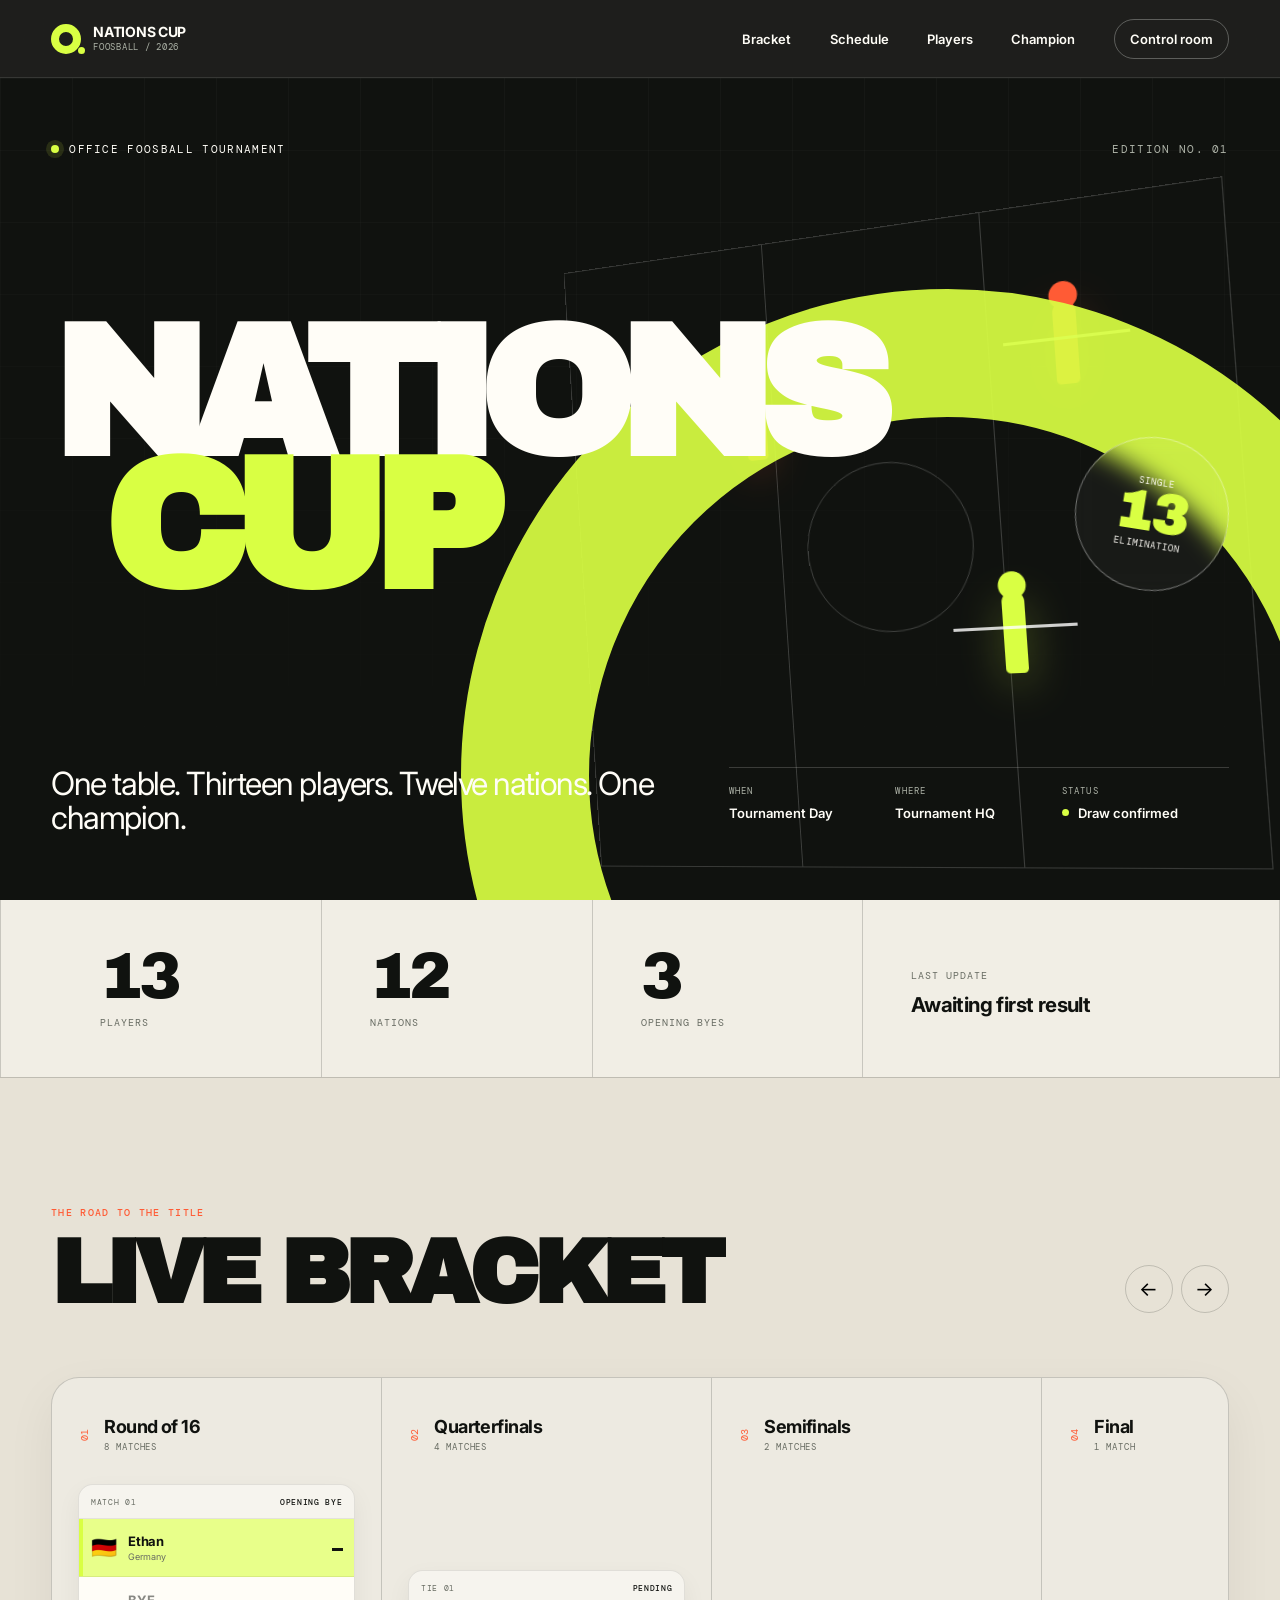
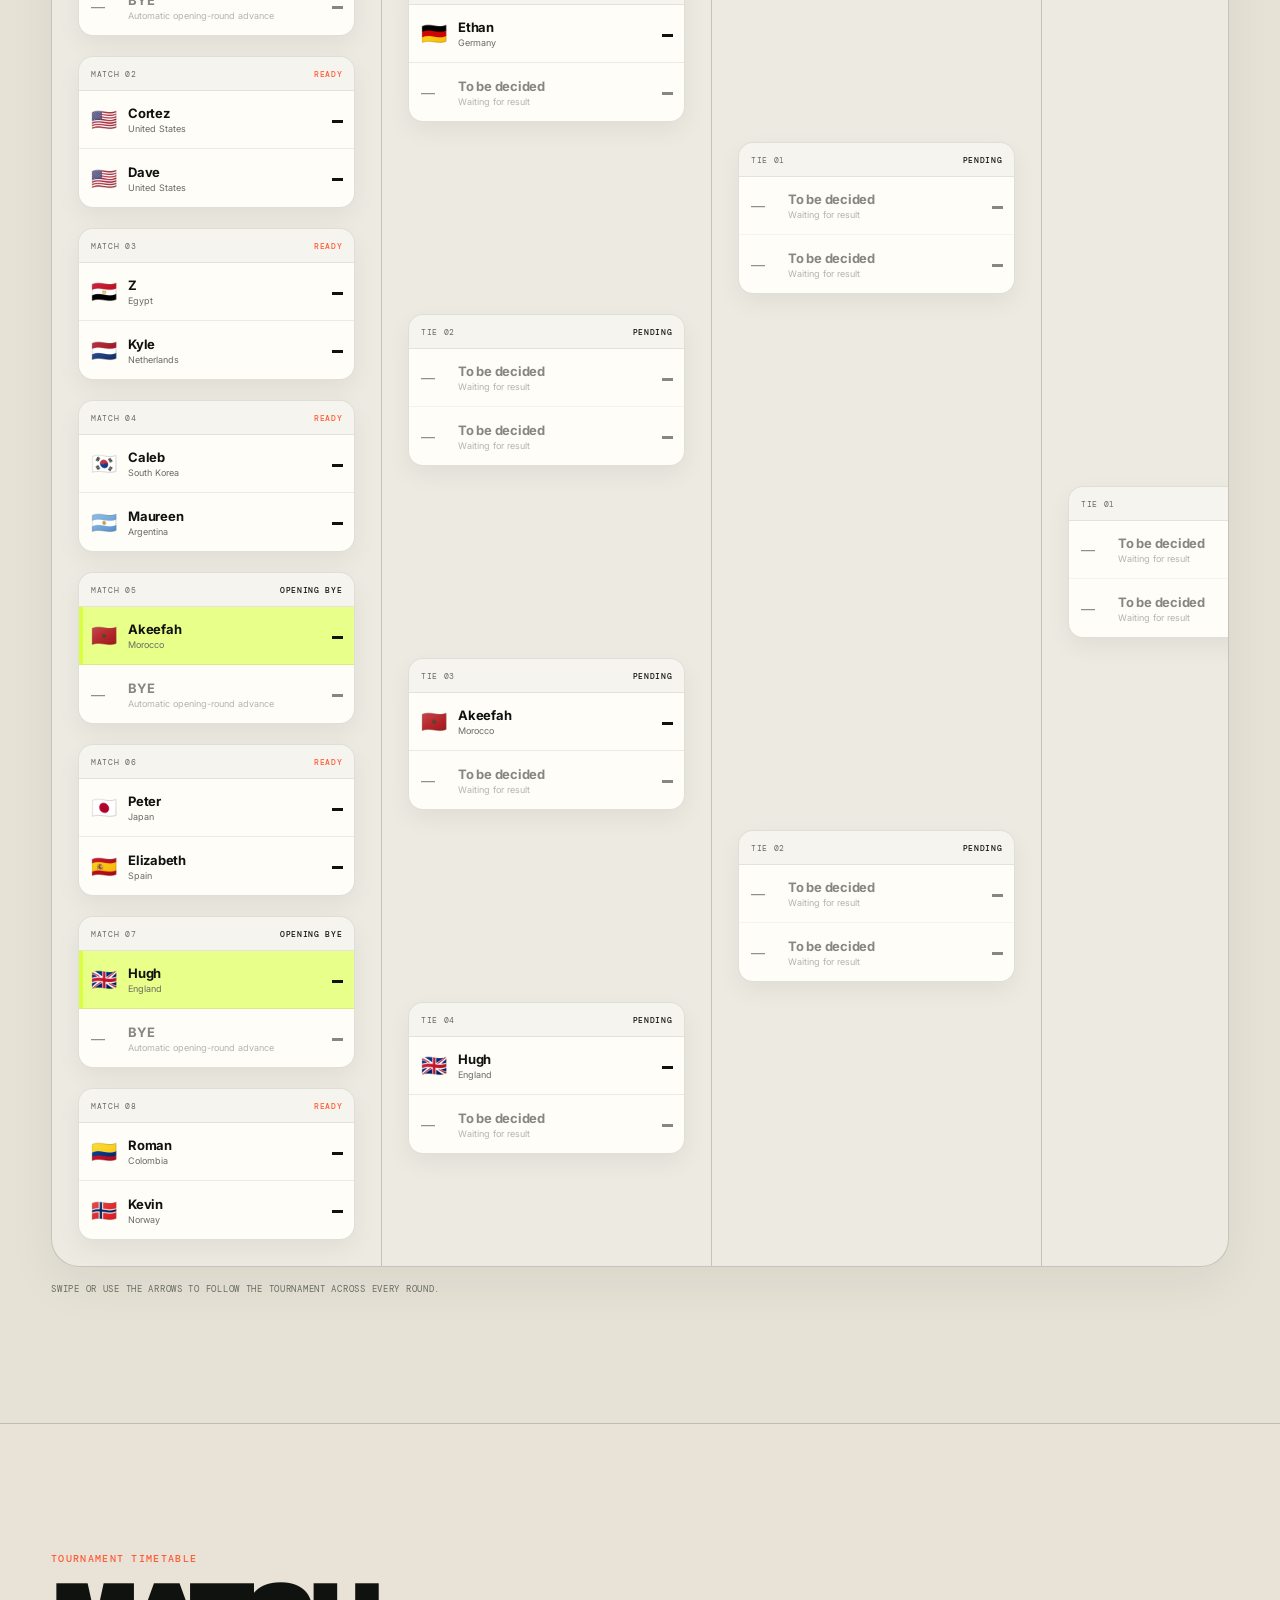
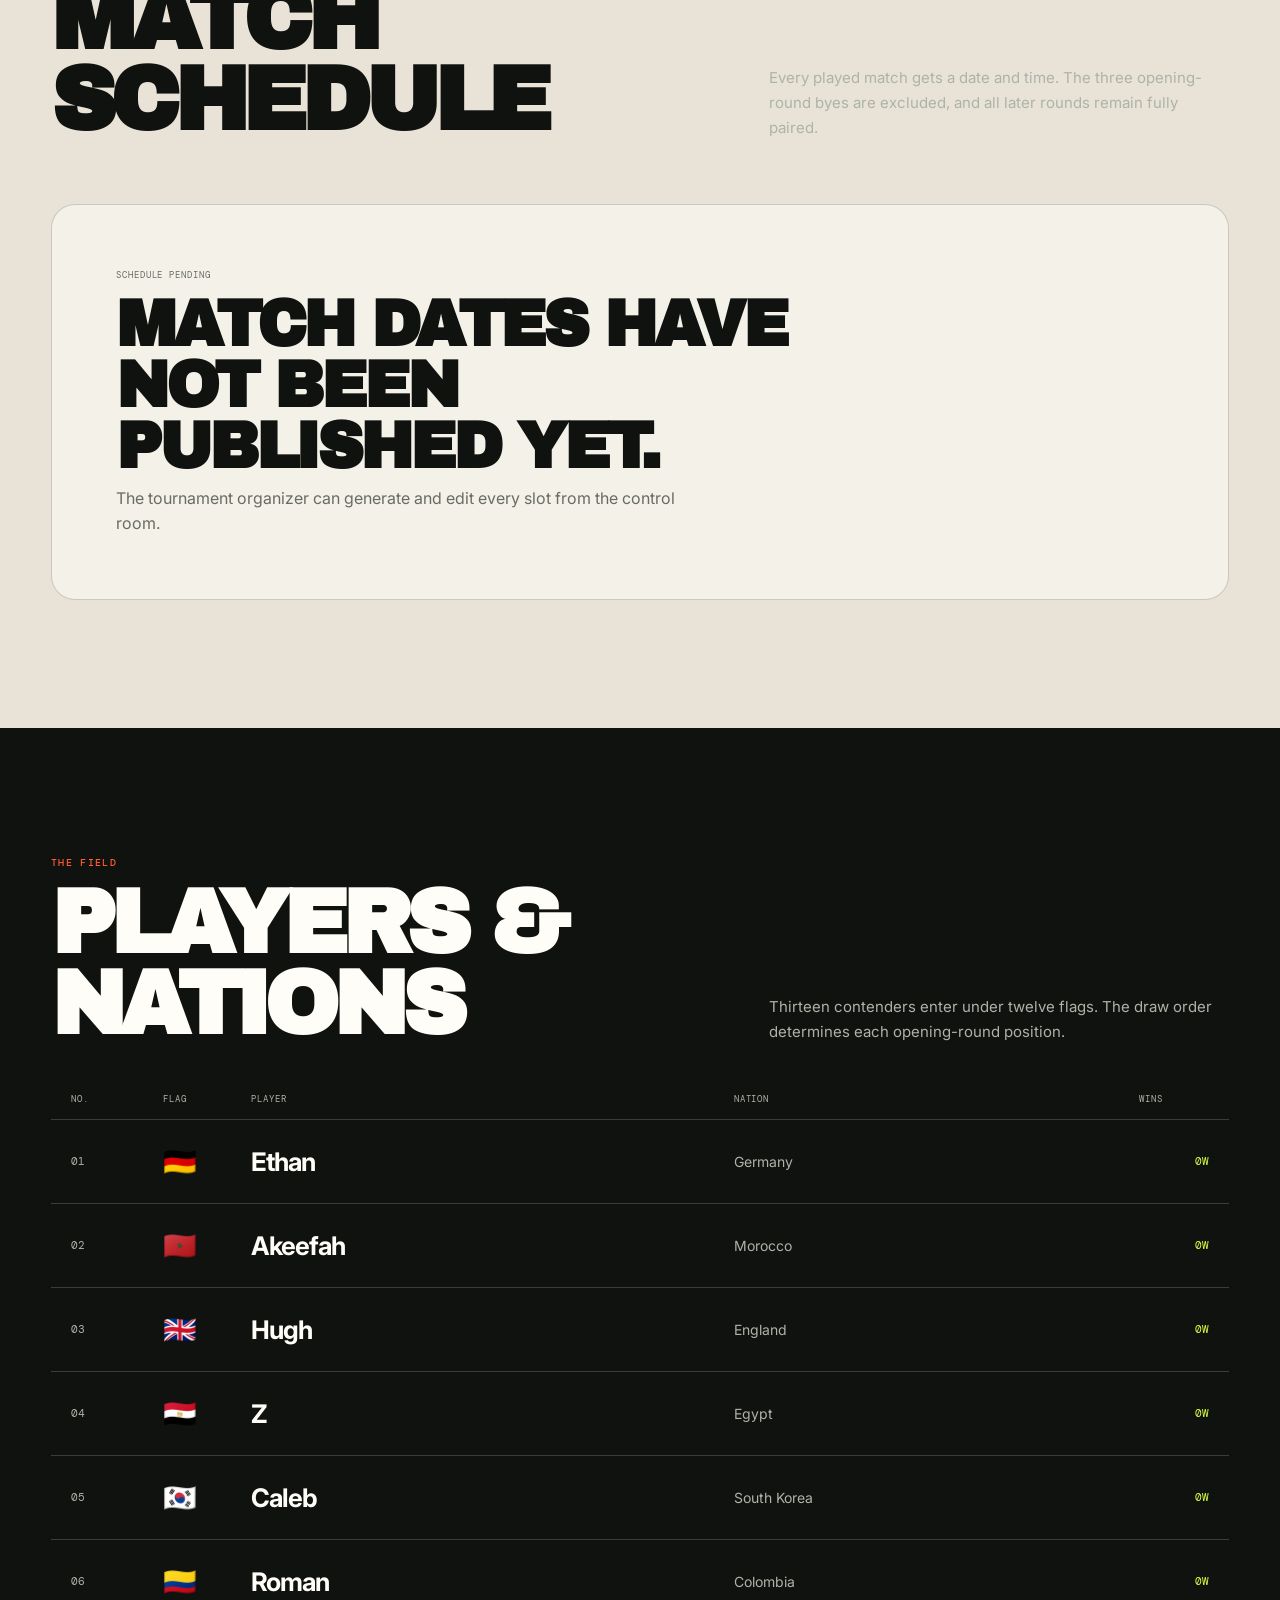
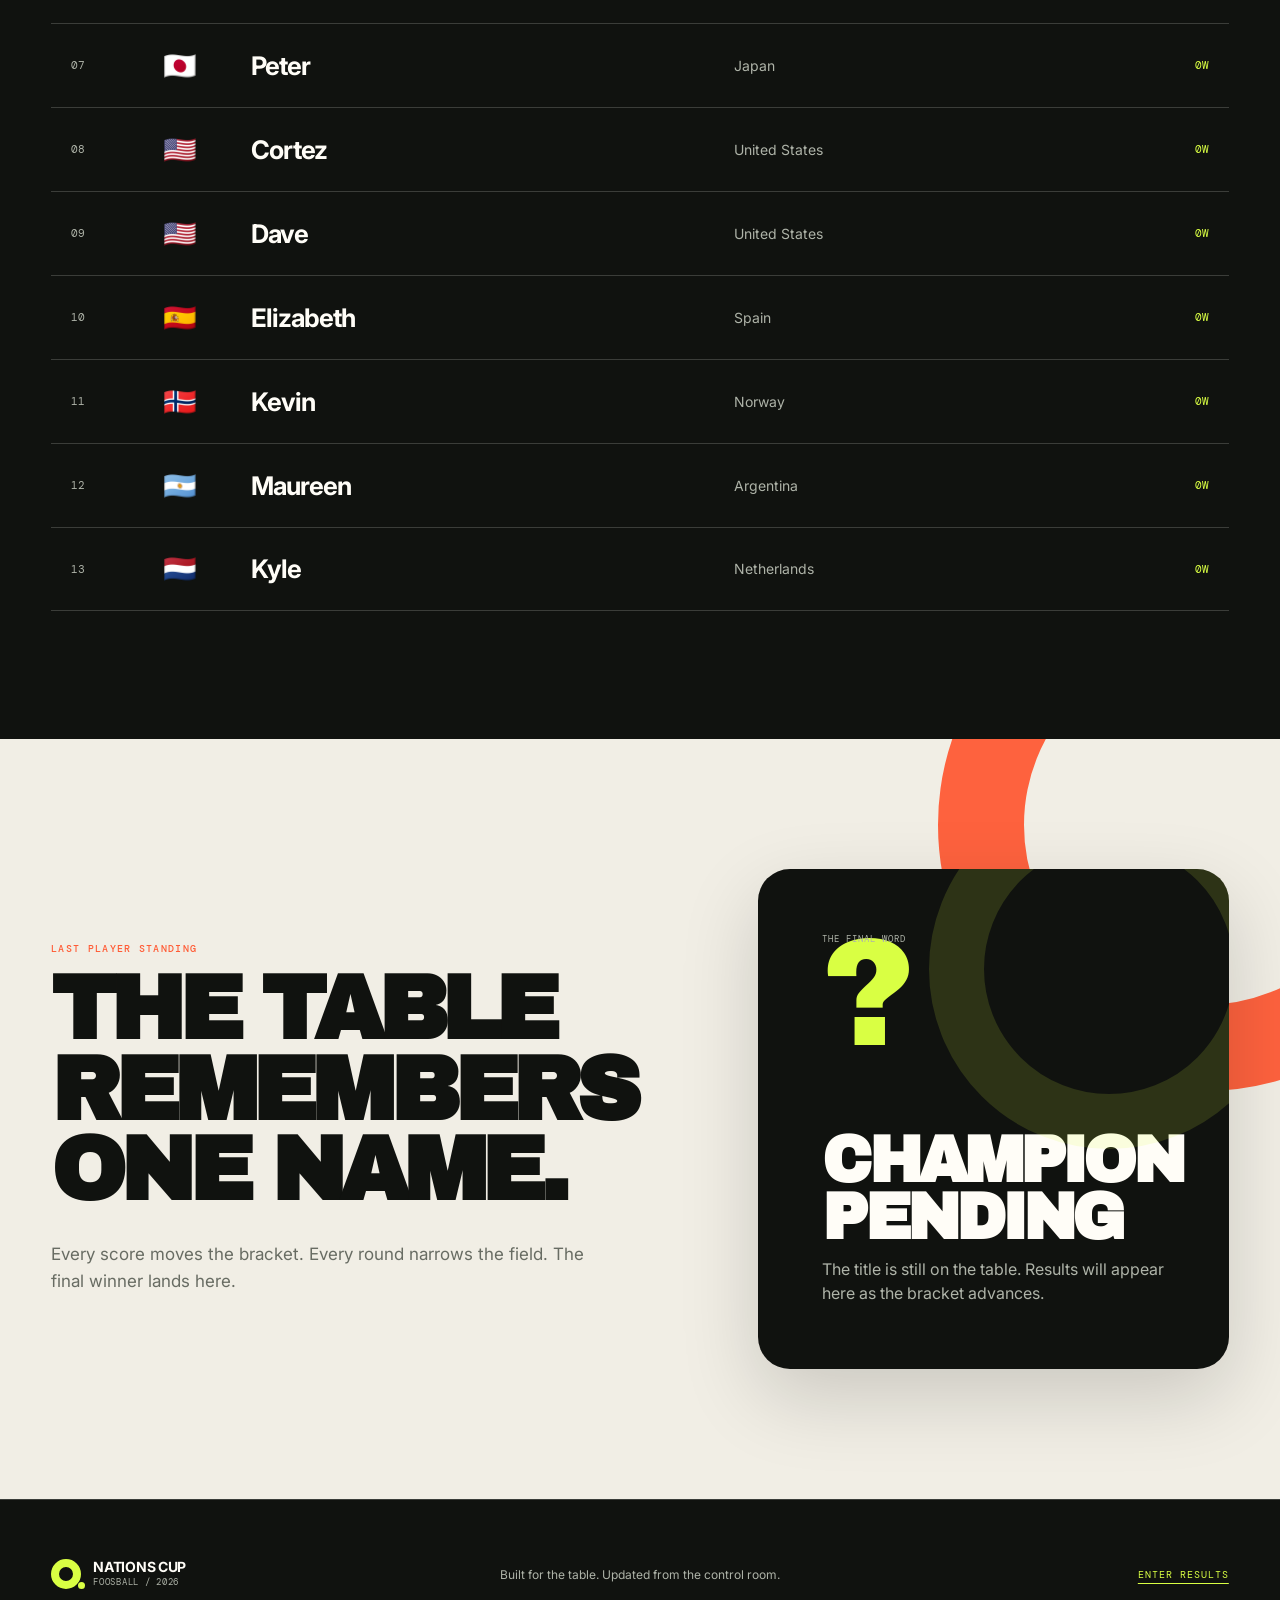
==== commit ef97dac3: "Add files via upload" ====
--- a/index.html
+++ b/index.html
@@ -51,12 +51,12 @@
       <div class="hero__title-wrap">
         <h1 data-hero-title><span>Nations</span><span>Cup</span></h1>
         <div class="hero__stamp" aria-label="Single elimination tournament">
-          <span>Single</span><strong data-hero-player-count>14</strong><span>Elimination</span>
+          <span>Single</span><strong>13</strong><span>Elimination</span>
         </div>
       </div>
 
       <div class="hero__footer">
-        <p class="hero__intro" data-subtitle>One table. Fourteen players. One champion.</p>
+        <p class="hero__intro" data-subtitle>One table. Thirteen players. Twelve nations. One champion.</p>
         <dl class="event-details">
           <div><dt>When</dt><dd data-event-date>Tournament Day</dd></div>
           <div><dt>Where</dt><dd data-event-location>Tournament HQ</dd></div>
@@ -66,9 +66,9 @@
     </section>
 
     <section class="tournament-overview" aria-label="Tournament overview">
-      <div class="overview-stat"><span data-player-count>14</span><p>Players</p></div>
+      <div class="overview-stat"><span data-player-count>13</span><p>Players</p></div>
       <div class="overview-stat"><span data-nation-count>12</span><p>Nations</p></div>
-      <div class="overview-stat"><span data-bye-count>2</span><p>Opening byes</p></div>
+      <div class="overview-stat"><span data-bye-count>3</span><p>Opening byes</p></div>
       <div class="overview-update"><span>Last update</span><strong data-updated>Awaiting first result</strong></div>
     </section>
 
@@ -96,7 +96,7 @@
           <p class="section-kicker">Tournament timetable</p>
           <h2>Match schedule</h2>
         </div>
-        <p class="section-heading__copy">Dates and start times are managed from the control room and update here with the live bracket.</p>
+        <p class="section-heading__copy">Every played match gets a date and time. The three opening-round byes are excluded, and all later rounds remain fully paired.</p>
       </header>
       <div class="schedule-board" data-public-schedule aria-live="polite"></div>
     </section>
@@ -107,7 +107,7 @@
           <p class="section-kicker">The field</p>
           <h2>Players & nations</h2>
         </div>
-        <p class="section-heading__copy">Fourteen contenders enter a 16-slot draw. Two opening-round byes are required; every later round is decided on the table.</p>
+        <p class="section-heading__copy">Thirteen contenders enter under twelve flags. The draw order determines each opening-round position.</p>
       </header>
       <div class="roster-head" aria-hidden="true">
         <span>No.</span><span>Flag</span><span>Player</span><span>Nation</span><span>Wins</span>
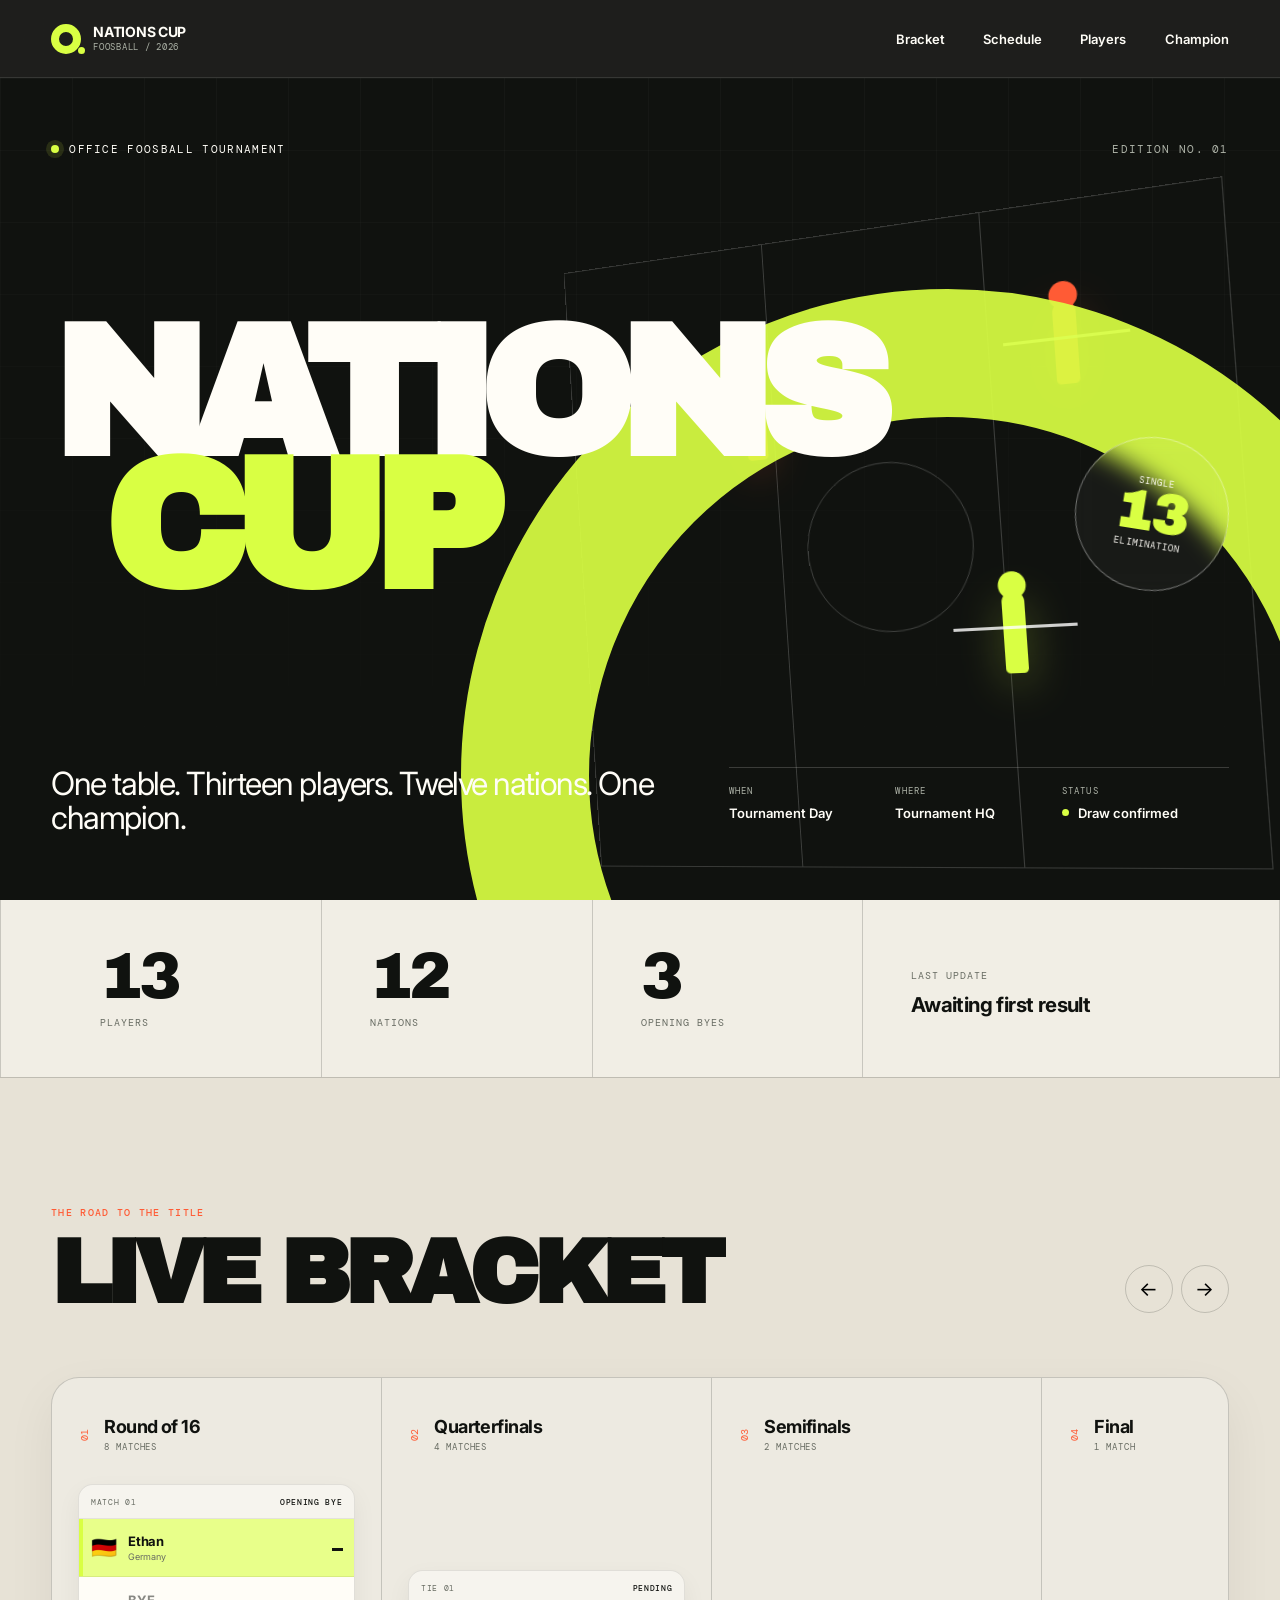
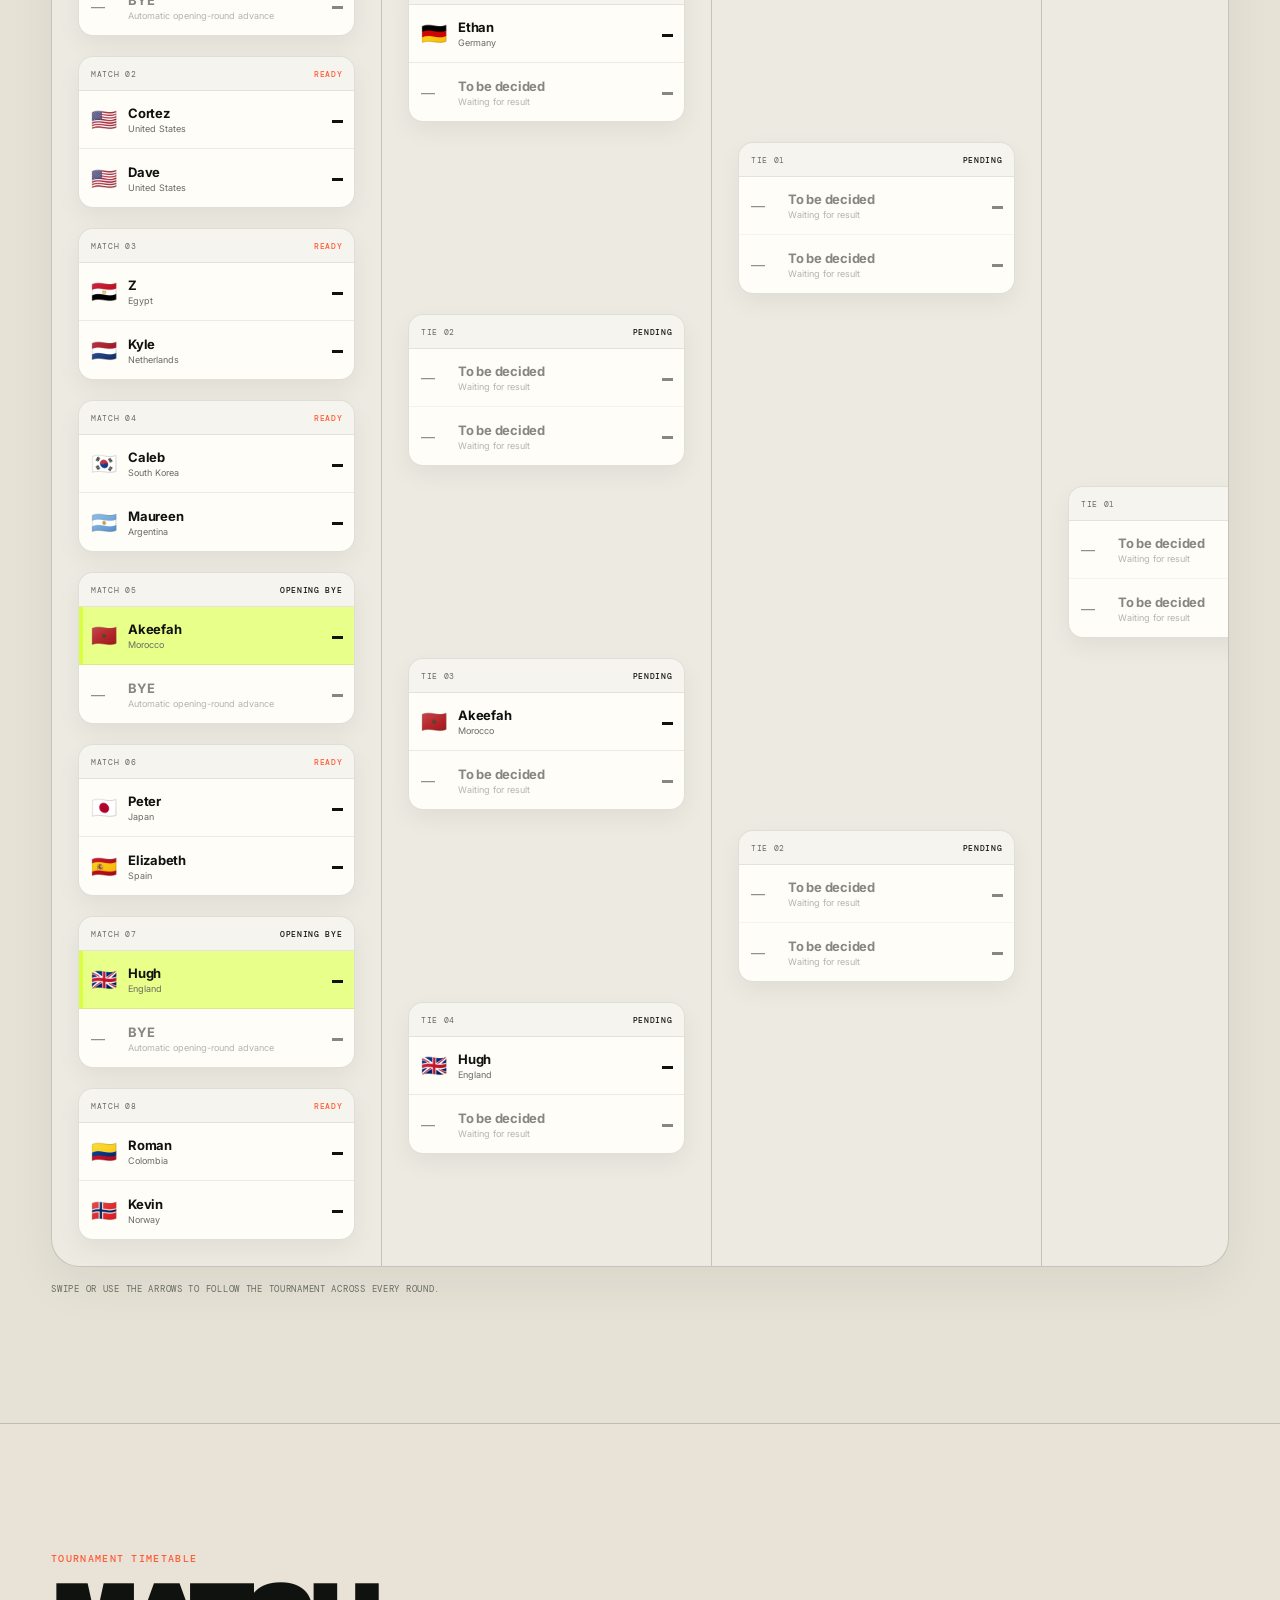
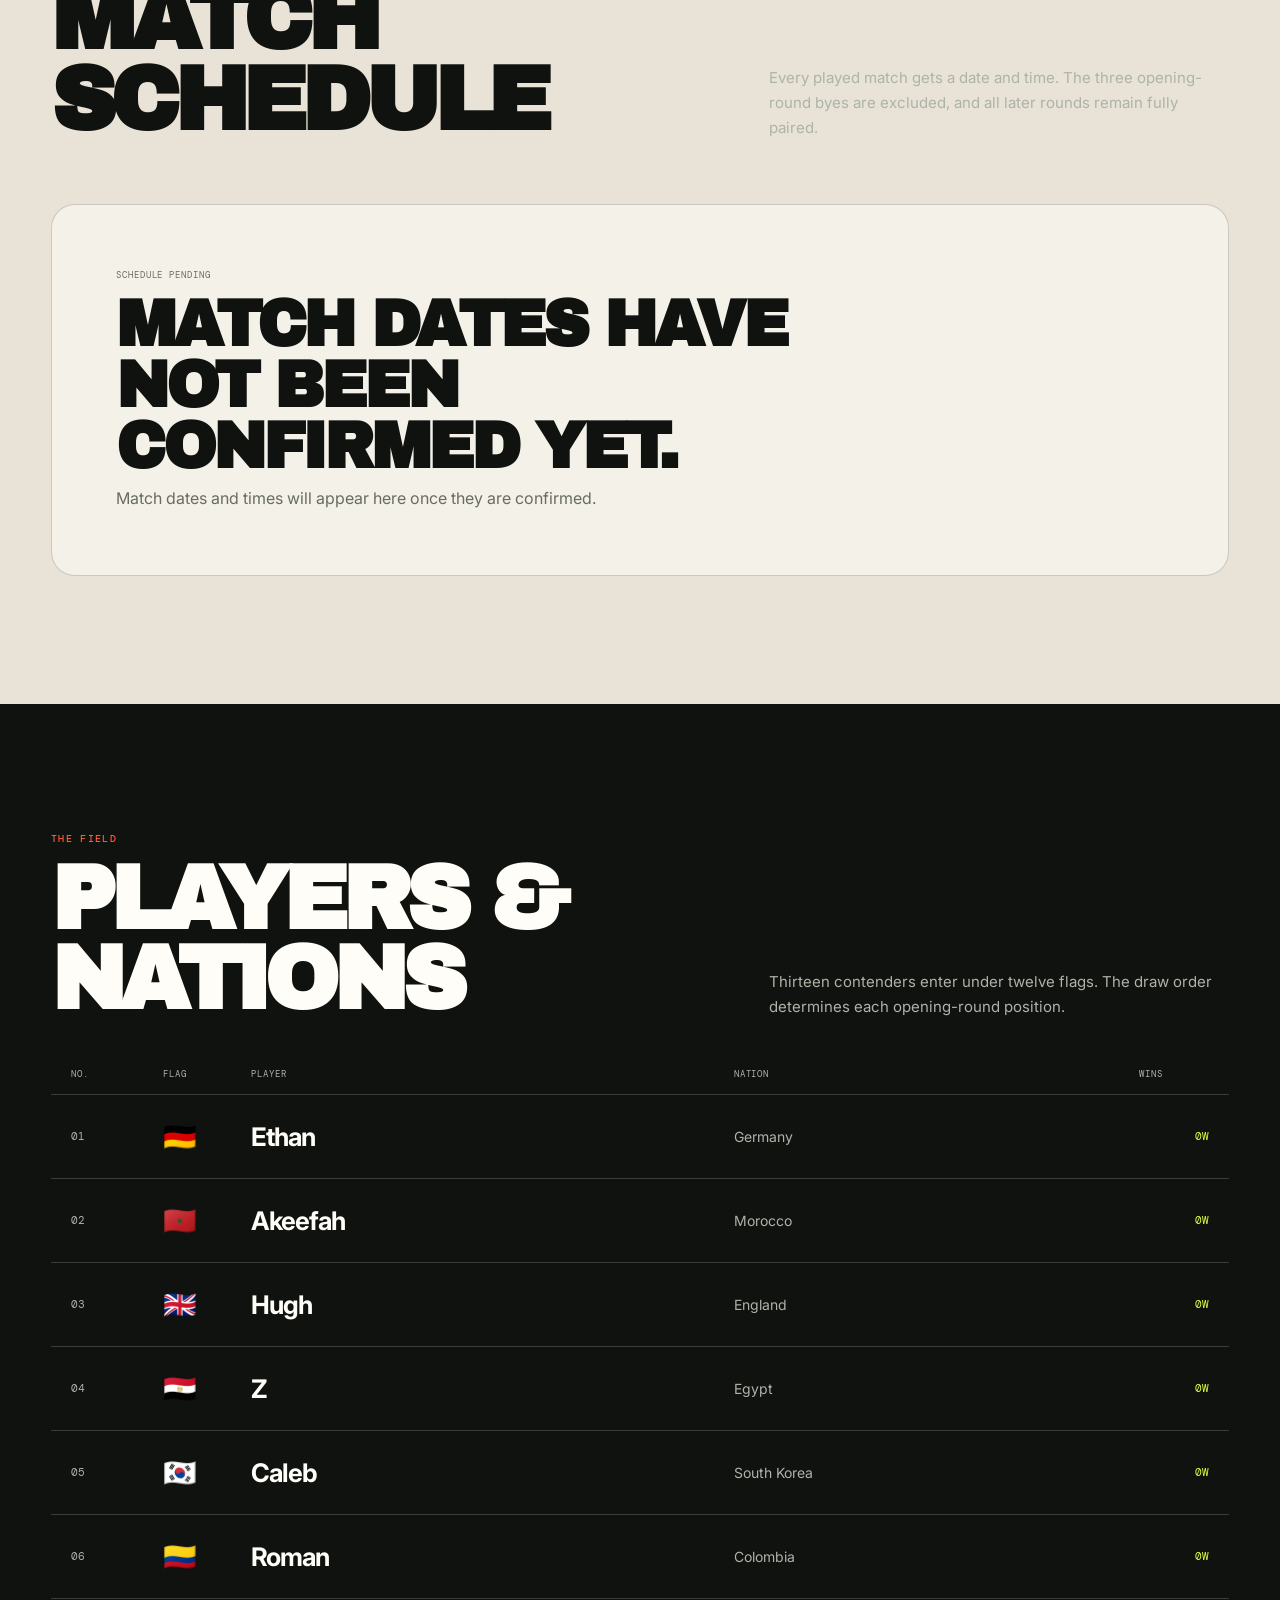
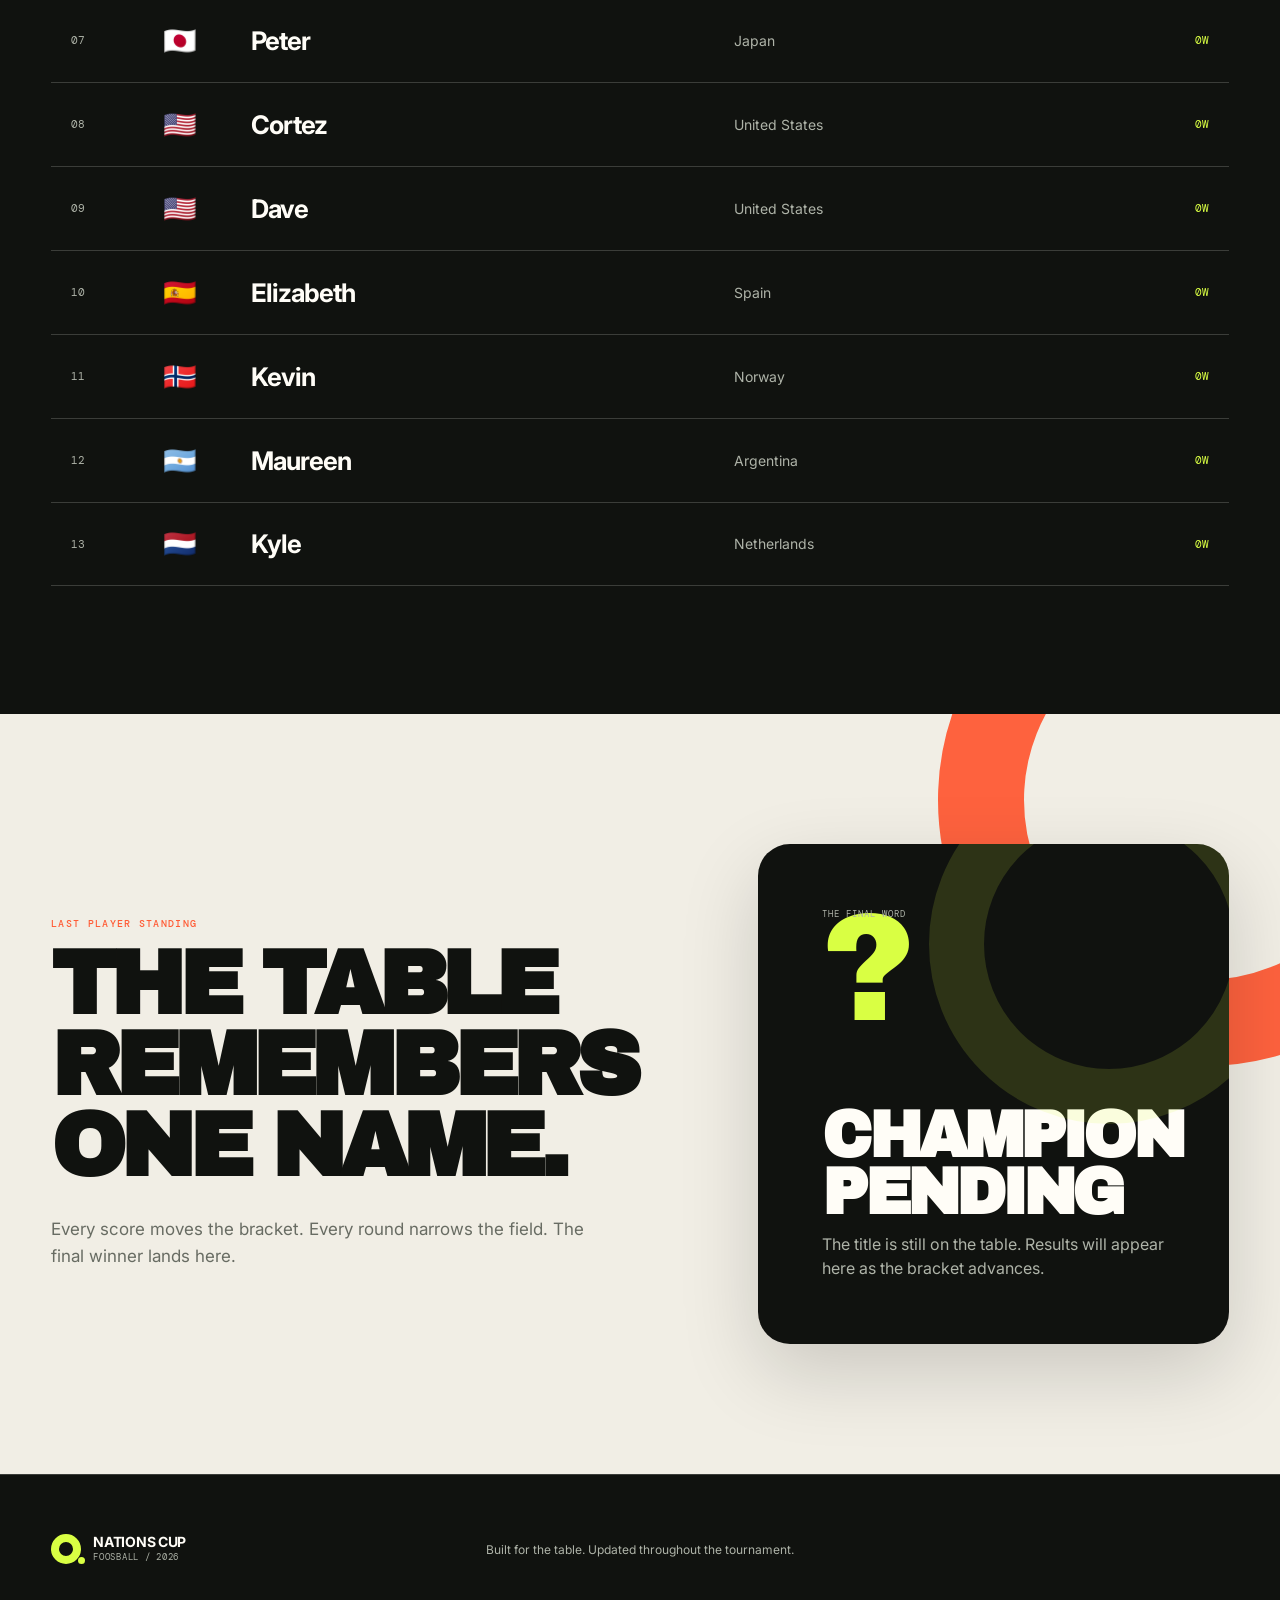
==== commit 98c79d62: "Add files via upload" ====
--- a/index.html
+++ b/index.html
@@ -28,7 +28,6 @@
       <a href="#schedule">Schedule</a>
       <a href="#players">Players</a>
       <a href="#champion">Champion</a>
-      <a class="site-nav__admin" href="admin.html">Control room</a>
     </nav>
   </header>
 
@@ -132,8 +131,7 @@
 
   <footer class="site-footer">
     <div class="brand brand--footer"><span class="brand__ball"></span><span><strong data-title>Nations Cup</strong><small>Foosball / 2026</small></span></div>
-    <p>Built for the table. Updated from the control room.</p>
-    <a href="admin.html">Enter results</a>
+    <p>Built for the table. Updated throughout the tournament.</p>
   </footer>
 
   <script src="assets/js/tournament.js"></script>
